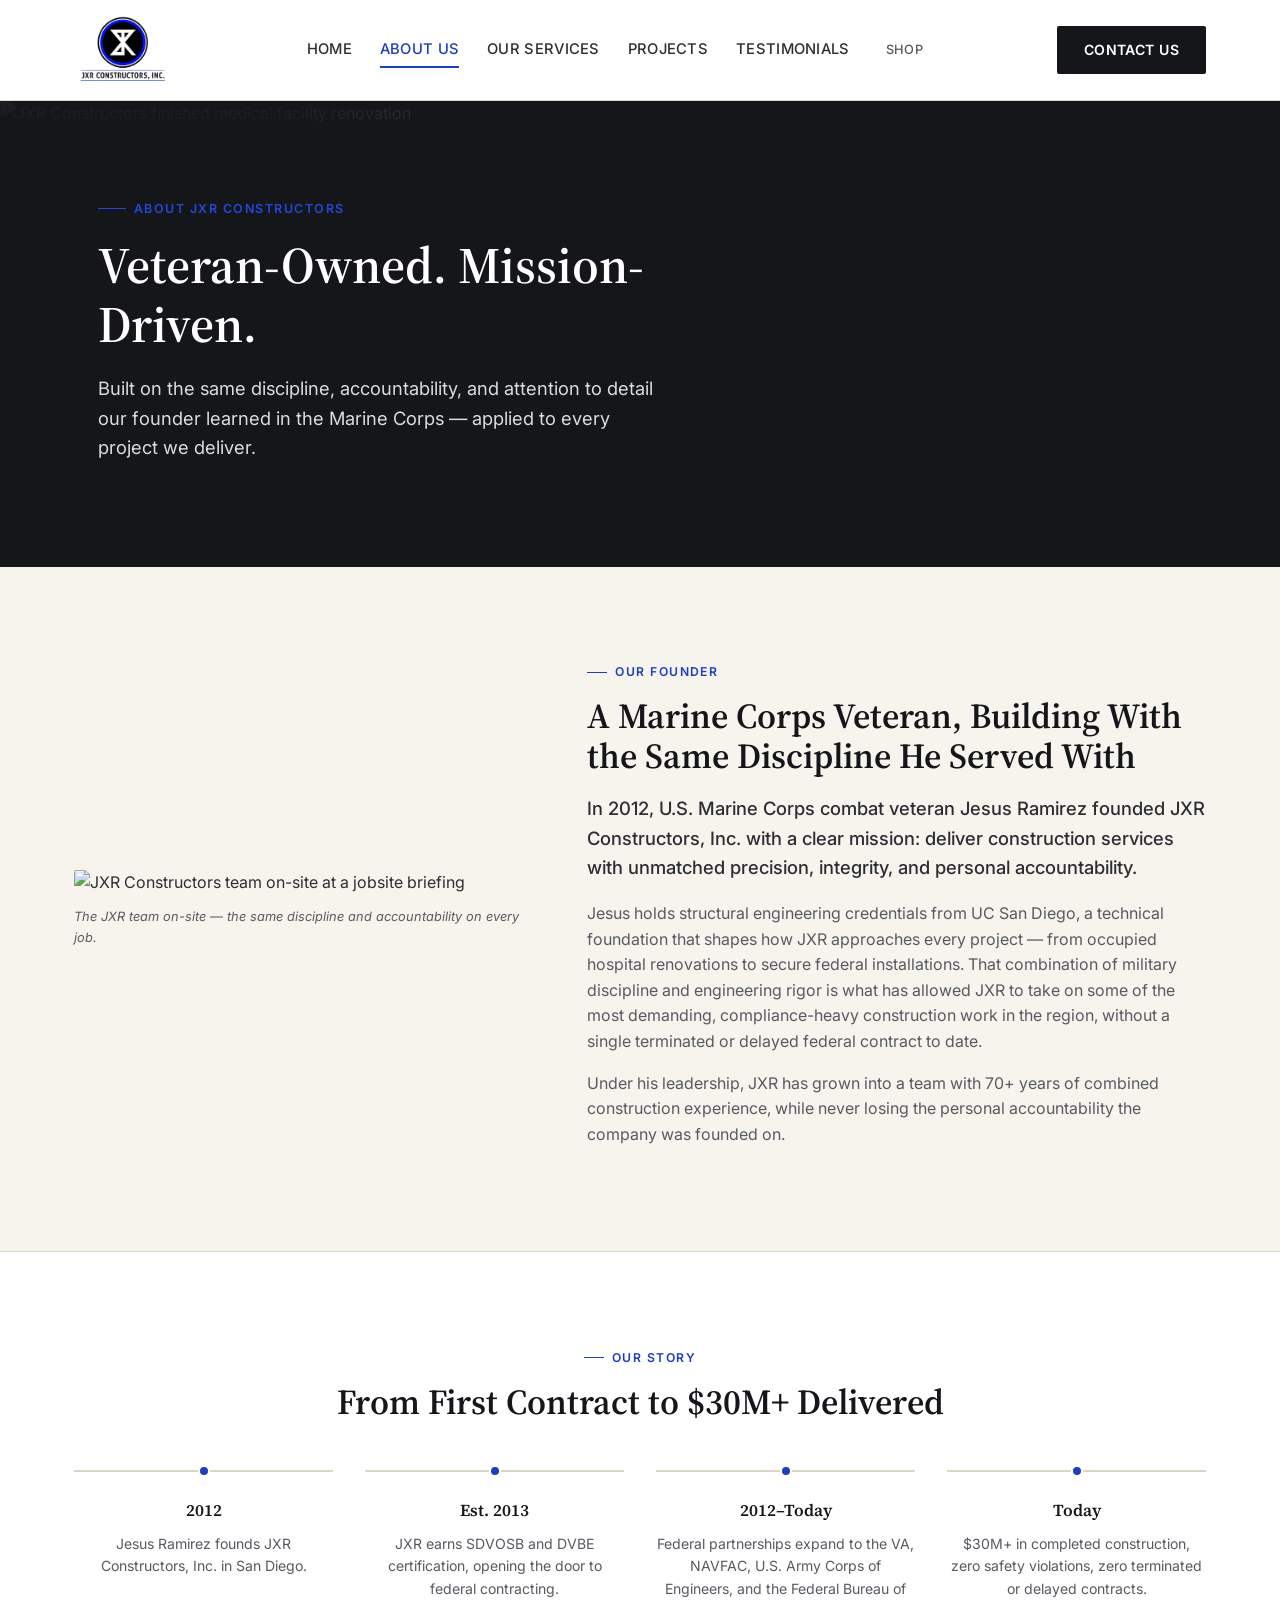
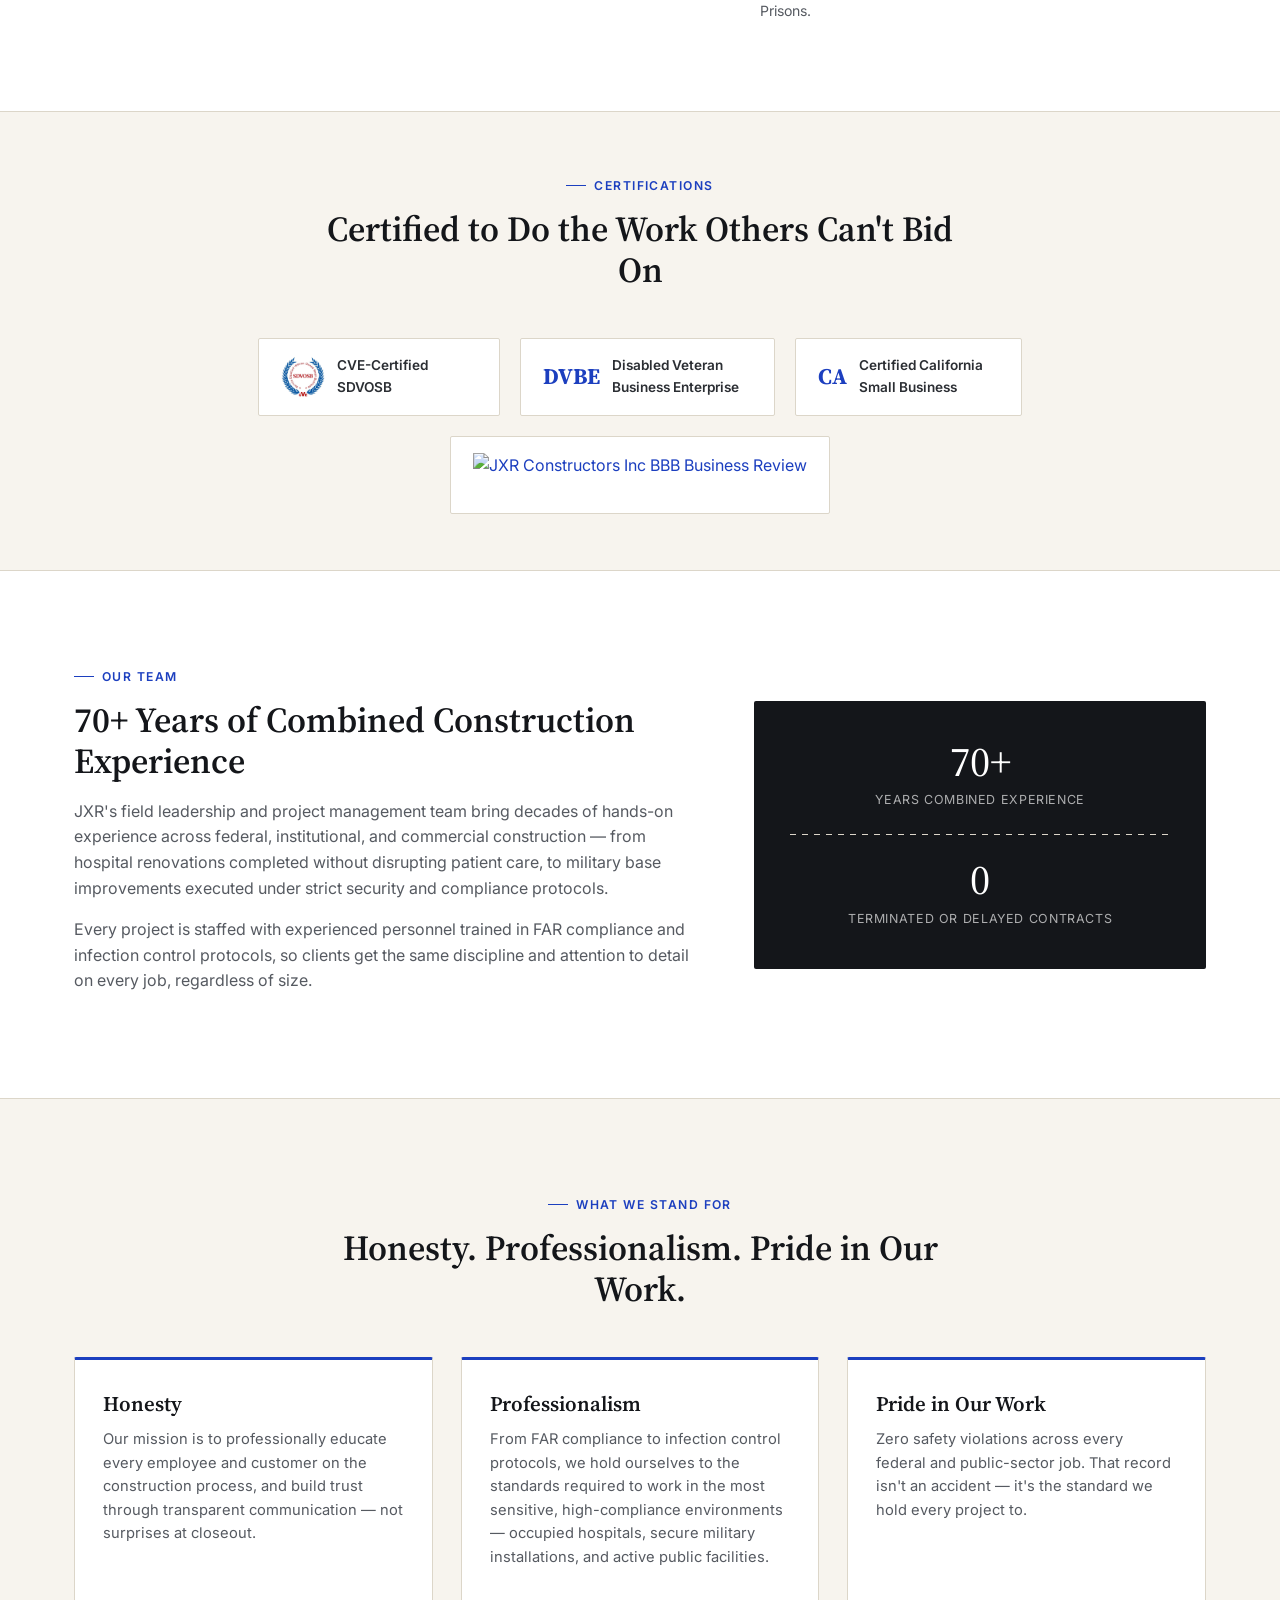
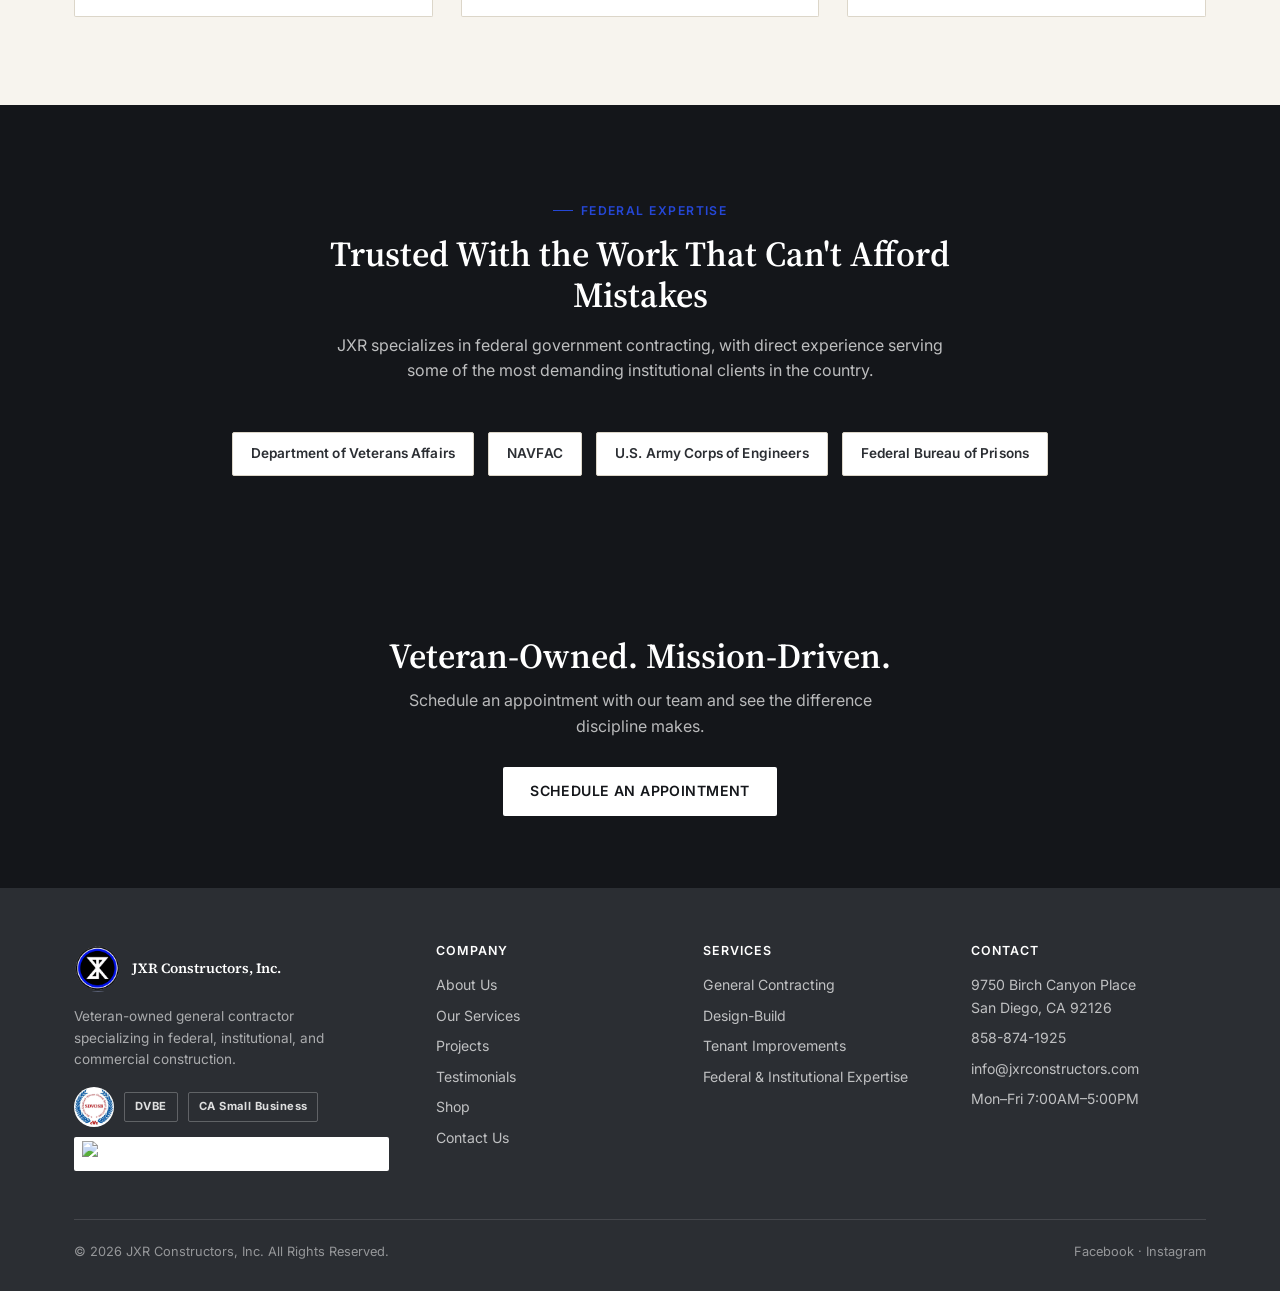
==== prototype/about.html @ 9b21dc61 "Initial commit: JXR Constructors site redesign prototype" ====
<!DOCTYPE html>
<html lang="en">
<head>
<meta charset="UTF-8">
<meta name="viewport" content="width=device-width, initial-scale=1.0">
<title>About Us — JXR Constructors, Inc.</title>
<link rel="preconnect" href="https://fonts.googleapis.com">
<link href="https://fonts.googleapis.com/css2?family=Source+Serif+4:wght@500;600;700&family=Inter:wght@400;500;600;700&display=swap" rel="stylesheet">
<link rel="stylesheet" href="styles.css">
</head>
<body>

<header class="site-header">
  <div class="container">
    <a href="index.html" class="brand">
      <span class="brand-mark"><img src="../assets/logo/nav-logo.png" alt="JXR Constructors, Inc."></span>
    </a>
    <nav class="main-nav" id="main-nav">
      <a href="index.html">Home</a>
      <a href="about.html" class="active">About Us</a>
      <a href="services.html">Our Services</a>
      <a href="projects.html">Projects</a>
      <a href="testimonials.html">Testimonials</a>
      <div class="nav-utility">
        <a href="shop.html" class="icon-link">Shop</a>
      </div>
    </nav>
    <a href="contact.html" class="btn btn-primary btn-header-cta">Contact Us</a>
    <button class="nav-toggle" id="nav-toggle" aria-label="Open menu" aria-expanded="false" aria-controls="main-nav">
      <span></span><span></span><span></span>
    </button>
  </div>
</header>

<section class="hero hero-page">
  <div class="hero-media">
    <img src="../assets/projects_flat/3X5A0600.jpg" alt="JXR Constructors finished medical facility renovation">
  </div>
  <div class="container">
    <div class="hero-content">
      <div class="eyebrow">About JXR Constructors</div>
      <h1>Veteran-Owned. Mission-Driven.</h1>
      <p class="hero-sub">Built on the same discipline, accountability, and attention to detail our founder learned in the Marine Corps — applied to every project we deliver.</p>
    </div>
  </div>
</section>

<!-- Founder narrative, large treatment -->
<section class="section">
  <div class="container">
    <div class="founder-grid">
      <div class="founder-media">
        <img src="../assets/projects_flat/Screenshot-team-crew.jpg" alt="JXR Constructors team on-site at a jobsite briefing">
        <div class="founder-media-caption">The JXR team on-site — the same discipline and accountability on every job.</div>
      </div>
      <div class="founder-copy">
        <div class="section-label">Our Founder</div>
        <h2>A Marine Corps Veteran, Building With the Same Discipline He Served With</h2>
        <p class="lead-paragraph">In 2012, U.S. Marine Corps combat veteran Jesus Ramirez founded JXR Constructors, Inc. with a clear mission: deliver construction services with unmatched precision, integrity, and personal accountability.</p>
        <p>Jesus holds structural engineering credentials from UC San Diego, a technical foundation that shapes how JXR approaches every project — from occupied hospital renovations to secure federal installations. That combination of military discipline and engineering rigor is what has allowed JXR to take on some of the most demanding, compliance-heavy construction work in the region, without a single terminated or delayed federal contract to date.</p>
        <p>Under his leadership, JXR has grown into a team with 70+ years of combined construction experience, while never losing the personal accountability the company was founded on.</p>
      </div>
    </div>
  </div>
</section>

<!-- Timeline strip -->
<section class="section section-alt">
  <div class="container">
    <div class="section-head center">
      <div class="section-label">Our Story</div>
      <h2>From First Contract to $30M+ Delivered</h2>
    </div>
    <div class="timeline">
      <div class="timeline-item">
        <div class="timeline-marker"></div>
        <div class="timeline-year">2012</div>
        <div class="timeline-text">Jesus Ramirez founds JXR Constructors, Inc. in San Diego.</div>
      </div>
      <div class="timeline-item">
        <div class="timeline-marker"></div>
        <div class="timeline-year">Est. 2013</div>
        <div class="timeline-text">JXR earns SDVOSB and DVBE certification, opening the door to federal contracting.</div>
      </div>
      <div class="timeline-item">
        <div class="timeline-marker"></div>
        <div class="timeline-year">2012–Today</div>
        <div class="timeline-text">Federal partnerships expand to the VA, NAVFAC, U.S. Army Corps of Engineers, and the Federal Bureau of Prisons.</div>
      </div>
      <div class="timeline-item">
        <div class="timeline-marker"></div>
        <div class="timeline-year">Today</div>
        <div class="timeline-text">$30M+ in completed construction, zero safety violations, zero terminated or delayed contracts.</div>
      </div>
    </div>
  </div>
</section>

<!-- Credentials as badges -->
<section class="section-tight">
  <div class="container">
    <div class="section-head center">
      <div class="section-label">Certifications</div>
      <h2>Certified to Do the Work Others Can't Bid On</h2>
    </div>
    <div class="credential-row">
      <div class="credential-badge">
        <img src="../assets/projects_flat/CVE-Certified-Logo-thumbx.jpg" alt="CVE-Certified SDVOSB">
        <span>CVE-Certified SDVOSB</span>
      </div>
      <div class="credential-badge credential-badge-text">
        <span class="credential-badge-label">DVBE</span>
        <span>Disabled Veteran Business Enterprise</span>
      </div>
      <div class="credential-badge credential-badge-text">
        <span class="credential-badge-label">CA</span>
        <span>Certified California Small Business</span>
      </div>
      <div class="credential-badge">
        <a href="https://www.bbb.org/us/ca/san-diego/profile/general-contractor/jxr-constructors-inc-1126-1000089129/#sealclick" target="_blank" rel="nofollow">
          <img src="https://seal-central-northern-western-arizona.bbb.org/seals/blue-seal-293-61-bbb-1000089129.png" alt="JXR Constructors Inc BBB Business Review" class="bbb-seal-img">
        </a>
      </div>
    </div>
  </div>
</section>

<!-- Team section -->
<section class="section section-alt">
  <div class="container">
    <div class="team-grid">
      <div>
        <div class="section-label">Our Team</div>
        <h2>70+ Years of Combined Construction Experience</h2>
        <p>JXR's field leadership and project management team bring decades of hands-on experience across federal, institutional, and commercial construction — from hospital renovations completed without disrupting patient care, to military base improvements executed under strict security and compliance protocols.</p>
        <p>Every project is staffed with experienced personnel trained in FAR compliance and infection control protocols, so clients get the same discipline and attention to detail on every job, regardless of size.</p>
      </div>
      <div class="team-stat-card">
        <span class="team-stat-value">70+</span>
        <span class="team-stat-label">Years Combined Experience</span>
        <div class="blueprint-rule" style="margin: 24px 0;"></div>
        <span class="team-stat-value">0</span>
        <span class="team-stat-label">Terminated or Delayed Contracts</span>
      </div>
    </div>
  </div>
</section>

<!-- Values -->
<section class="section">
  <div class="container">
    <div class="section-head center">
      <div class="section-label">What We Stand For</div>
      <h2>Honesty. Professionalism. Pride in Our Work.</h2>
    </div>
    <div class="values-grid">
      <div class="value-card">
        <h3>Honesty</h3>
        <p>Our mission is to professionally educate every employee and customer on the construction process, and build trust through transparent communication — not surprises at closeout.</p>
      </div>
      <div class="value-card">
        <h3>Professionalism</h3>
        <p>From FAR compliance to infection control protocols, we hold ourselves to the standards required to work in the most sensitive, high-compliance environments — occupied hospitals, secure military installations, and active public facilities.</p>
      </div>
      <div class="value-card">
        <h3>Pride in Our Work</h3>
        <p>Zero safety violations across every federal and public-sector job. That record isn't an accident — it's the standard we hold every project to.</p>
      </div>
    </div>
  </div>
</section>

<!-- Federal expertise callout -->
<section class="section section-dark">
  <div class="container">
    <div class="section-head center" style="max-width: 640px;">
      <div class="section-label">Federal Expertise</div>
      <h2>Trusted With the Work That Can't Afford Mistakes</h2>
      <p>JXR specializes in federal government contracting, with direct experience serving some of the most demanding institutional clients in the country.</p>
    </div>
    <div class="client-row" style="justify-content: center;">
      <span class="client-chip">Department of Veterans Affairs</span>
      <span class="client-chip">NAVFAC</span>
      <span class="client-chip">U.S. Army Corps of Engineers</span>
      <span class="client-chip">Federal Bureau of Prisons</span>
    </div>
  </div>
</section>

<!-- Closing tagline -->
<section class="cta-band">
  <h2>Veteran-Owned. Mission-Driven.</h2>
  <p>Schedule an appointment with our team and see the difference discipline makes.</p>
  <a href="contact.html" class="btn btn-primary">Schedule an Appointment</a>
</section>

<footer class="site-footer">
  <div class="container">
    <div class="footer-grid">
      <div>
        <div class="footer-brand">
          <span class="brand-mark brand-mark-badge-only"><img src="../assets/logo/nav-logo.png" alt="JXR Constructors, Inc."></span>
          <span>JXR Constructors, Inc.</span>
        </div>
        <p style="color: rgba(255,255,255,0.6); font-size: 0.85rem; max-width: 260px;">Veteran-owned general contractor specializing in federal, institutional, and commercial construction.</p>
        <div class="cert-badges">
          <img src="../assets/projects_flat/CVE-Certified-Logo-thumbx.jpg" alt="CVE-Certified SDVOSB" class="cert-seal">
          <span class="cert-badge">DVBE</span>
          <span class="cert-badge">CA Small Business</span>
          <a href="https://www.bbb.org/us/ca/san-diego/profile/general-contractor/jxr-constructors-inc-1126-1000089129/#sealclick" target="_blank" rel="nofollow" class="footer-cert-bbb">
            <img src="https://seal-central-northern-western-arizona.bbb.org/seals/blue-seal-293-61-bbb-1000089129.png" alt="JXR Constructors Inc BBB Business Review">
          </a>
        </div>
      </div>
      <div>
        <h4>Company</h4>
        <a href="about.html">About Us</a>
        <a href="services.html">Our Services</a>
        <a href="projects.html">Projects</a>
        <a href="testimonials.html">Testimonials</a>
        <a href="shop.html">Shop</a>
        <a href="contact.html">Contact Us</a>
      </div>
      <div>
        <h4>Services</h4>
        <a href="services.html#general-contracting">General Contracting</a>
        <a href="services.html#design-build">Design-Build</a>
        <a href="services.html#tenant-improvements">Tenant Improvements</a>
        <a href="services.html#federal-expertise">Federal &amp; Institutional Expertise</a>
      </div>
      <div>
        <h4>Contact</h4>
        <a href="contact.html">9750 Birch Canyon Place<br>San Diego, CA 92126</a>
        <a href="tel:8588741925">858-874-1925</a>
        <a href="mailto:info@jxrconstructors.com">info@jxrconstructors.com</a>
        <a href="contact.html">Mon–Fri 7:00AM–5:00PM</a>
      </div>
    </div>
    <div class="footer-bottom">
      <span>© 2026 JXR Constructors, Inc. All Rights Reserved.</span>
      <span>
        <a href="https://www.facebook.com/pages/JXR%20Constructors/188337748184600/" target="_blank" rel="noopener">Facebook</a> · <a href="https://www.instagram.com/jxrconstructors/" target="_blank" rel="noopener">Instagram</a>
      </span>
    </div>
  </div>
</footer>

<script>
  const navToggle = document.getElementById('nav-toggle');
  const mainNav = document.getElementById('main-nav');
  navToggle.addEventListener('click', () => {
    const isOpen = mainNav.classList.toggle('is-open');
    navToggle.setAttribute('aria-expanded', isOpen ? 'true' : 'false');
  });
</script>
</body>
</html>
---- prototype/styles.css ----
/* ============================================
   JXR Constructors — Prototype Design System
   Palette anchors: black, logo blue, white (fixed from logo + merch)
   No accent color — the logo blue itself is the accent. Black/charcoal
   neutrals carry primary CTAs for maximum contrast against the warm bg.
   ============================================ */

:root {
  /* Fixed from logo & merchandise */
  --jxr-black: #14161a;
  --jxr-blue: #1c3fbf;      /* deepened slightly from the bright logo blue for print/web body use */
  --jxr-blue-bright: #2547d6; /* closer to literal logo blue, used for small badge accents */
  --jxr-white: #ffffff;

  /* Added neutrals */
  --bg-warm: #f7f4ee;       /* warm off-white, replaces stark white background */
  --bg-panel: #ffffff;
  --charcoal: #2b2e33;
  --charcoal-soft: #565a61;
  --hairline: #dcd6c9;

  --radius: 2px;
  --max-width: 1180px;

  --font-head: "Source Serif 4", Georgia, "Times New Roman", serif;
  --font-body: "Inter", -apple-system, BlinkMacSystemFont, "Segoe UI", sans-serif;
}

* { box-sizing: border-box; }
html { scroll-behavior: smooth; }

body {
  margin: 0;
  background: var(--bg-warm);
  color: var(--charcoal);
  font-family: var(--font-body);
  line-height: 1.6;
  -webkit-font-smoothing: antialiased;
}

h1, h2, h3, h4 {
  font-family: var(--font-head);
  color: var(--jxr-black);
  line-height: 1.15;
  margin: 0 0 0.5em;
  font-weight: 600;
}

h1 { font-size: clamp(2.1rem, 4vw, 3.2rem); }
h2 { font-size: clamp(1.6rem, 3vw, 2.2rem); }
h3 { font-size: 1.3rem; }

p { margin: 0 0 1em; color: var(--charcoal-soft); }

a { color: var(--jxr-blue); text-decoration: none; }

.container {
  max-width: var(--max-width);
  margin: 0 auto;
  padding: 0 24px;
}

img { max-width: 100%; display: block; }

/* ---------- Header ---------- */
.site-header {
  background: var(--jxr-white);
  border-bottom: 1px solid var(--hairline);
  position: sticky;
  top: 0;
  z-index: 100;
}

.site-header .container {
  display: flex;
  align-items: center;
  justify-content: space-between;
  padding-top: 14px;
  padding-bottom: 14px;
  flex-wrap: nowrap;
}

.brand {
  display: flex;
  align-items: center;
  gap: 12px;
  font-family: var(--font-head);
  font-weight: 600;
  font-size: 1.05rem;
  color: var(--jxr-black);
  letter-spacing: 0.01em;
  flex-shrink: 0;
}

/*
  nav-logo.png is the full badge+wordmark lockup (476x346). Shown
  uncropped, sized by height so it fits the nav bar; width follows
  the image's natural aspect ratio.
*/
.brand-mark {
  --badge-size: 72px;
  height: var(--badge-size);
  display: inline-block;
}

.brand-mark img {
  height: 100%;
  width: auto;
  object-fit: contain;
  display: block;
}

/*
  Footer pairs the logo with its own "JXR Constructors, Inc." heading,
  so the wordmark baked into the image would be redundant there —
  crop back to badge-only (same nav-logo.png source, top ~78% of height).
*/
.brand-mark-badge-only {
  width: var(--badge-size);
  border-radius: 50%;
  overflow: hidden;
}

.brand-mark-badge-only img {
  width: 100%;
  height: 128%;
  object-fit: cover;
  object-position: 50% 0%;
}

.nav-toggle {
  display: none;
  flex-direction: column;
  justify-content: center;
  gap: 5px;
  width: 40px;
  height: 40px;
  background: transparent;
  border: 1px solid var(--hairline);
  border-radius: var(--radius);
  cursor: pointer;
  padding: 0;
}

.nav-toggle span {
  display: block;
  width: 20px;
  height: 2px;
  background: var(--jxr-black);
  margin: 0 auto;
  transition: transform 0.2s ease, opacity 0.2s ease;
}

.nav-toggle[aria-expanded="true"] span:nth-child(1) { transform: translateY(7px) rotate(45deg); }
.nav-toggle[aria-expanded="true"] span:nth-child(2) { opacity: 0; }
.nav-toggle[aria-expanded="true"] span:nth-child(3) { transform: translateY(-7px) rotate(-45deg); }

.main-nav {
  display: flex;
  align-items: center;
  gap: 28px;
  flex-wrap: nowrap;
  white-space: nowrap;
}

.main-nav a {
  color: var(--charcoal);
  font-size: 0.92rem;
  font-weight: 500;
  letter-spacing: 0.02em;
  text-transform: uppercase;
  position: relative;
  padding: 4px 0;
  white-space: nowrap;
}

.main-nav a.active,
.main-nav a:hover {
  color: var(--jxr-blue);
}

.main-nav a.active::after {
  content: "";
  position: absolute;
  left: 0; right: 0; bottom: -2px;
  height: 2px;
  background: var(--jxr-blue);
}

.nav-utility {
  display: flex;
  align-items: center;
  gap: 16px;
  margin-left: 8px;
}

.nav-utility a.icon-link {
  font-size: 0.8rem;
  color: var(--charcoal-soft);
  text-transform: uppercase;
  letter-spacing: 0.03em;
}

.btn-header-cta {
  flex-shrink: 0;
  white-space: nowrap;
}

.btn {
  display: inline-block;
  padding: 12px 26px;
  border-radius: var(--radius);
  font-weight: 600;
  font-size: 0.88rem;
  letter-spacing: 0.03em;
  text-transform: uppercase;
  text-align: center;
  border: 1px solid transparent;
  cursor: pointer;
  transition: background 0.15s ease, color 0.15s ease, border-color 0.15s ease;
}

.btn-primary {
  background: var(--jxr-black);
  color: var(--jxr-white);
}
.btn-primary:hover { background: var(--jxr-blue); }

.btn-outline {
  background: transparent;
  border-color: var(--jxr-black);
  color: var(--jxr-black);
}
.btn-outline:hover { background: var(--jxr-black); color: var(--jxr-white); }

.btn-outline-light {
  background: transparent;
  border-color: rgba(255,255,255,0.6);
  color: var(--jxr-white);
}
.btn-outline-light:hover { background: var(--jxr-white); color: var(--jxr-black); }

/* ---------- Hero ---------- */
.hero {
  position: relative;
  color: var(--jxr-white);
  background: var(--jxr-black);
  overflow: hidden;
}

.hero-media {
  position: absolute;
  inset: 0;
}

.hero-media img {
  width: 100%;
  height: 100%;
  object-fit: cover;
  opacity: 0.55;
}

.hero-media::after {
  content: "";
  position: absolute;
  inset: 0;
  background: linear-gradient(100deg, rgba(20,22,26,0.94) 20%, rgba(20,22,26,0.55) 65%, rgba(20,22,26,0.35) 100%);
}

.hero-content {
  position: relative;
  z-index: 2;
  padding: 120px 24px 100px;
  max-width: 720px;
}

.eyebrow {
  display: inline-flex;
  align-items: center;
  gap: 8px;
  font-size: 0.78rem;
  font-weight: 600;
  letter-spacing: 0.12em;
  text-transform: uppercase;
  color: var(--jxr-blue-bright);
  margin-bottom: 18px;
}

.eyebrow::before {
  content: "";
  width: 28px;
  height: 1px;
  background: var(--jxr-blue-bright);
}

.hero h1 { color: var(--jxr-white); margin-bottom: 20px; }

.hero-sub {
  font-size: 1.15rem;
  color: rgba(255,255,255,0.85);
  max-width: 560px;
  margin-bottom: 34px;
}

.hero-ctas {
  display: flex;
  gap: 14px;
  flex-wrap: wrap;
}

.hero-cert {
  display: inline-flex;
  align-items: center;
  gap: 12px;
  margin-top: 32px;
  padding-top: 24px;
  border-top: 1px solid rgba(255,255,255,0.18);
}

.hero-cert > img {
  height: 52px;
  width: 52px;
  border-radius: 50%;
  background: var(--jxr-white);
}

.hero-cert span {
  font-size: 0.8rem;
  font-weight: 600;
  letter-spacing: 0.04em;
  text-transform: uppercase;
  color: rgba(255,255,255,0.75);
}

.hero-cert-divider {
  width: 1px;
  height: 28px;
  background: rgba(255,255,255,0.18);
}

.hero-cert-bbb {
  display: inline-flex;
  align-items: center;
  background: var(--jxr-white);
  padding: 6px 10px;
  border-radius: var(--radius);
}

.hero-cert-bbb img {
  height: 32px;
  width: auto;
}

/* ---------- Proof bar ---------- */
.proof-bar {
  background: var(--jxr-black);
  border-top: 1px solid rgba(255,255,255,0.08);
}

.proof-bar .container {
  display: flex;
  flex-wrap: wrap;
  gap: 0;
  padding-top: 0;
  padding-bottom: 0;
}

.proof-item {
  flex: 1 1 0;
  min-width: 200px;
  padding: 22px 24px;
  border-right: 1px solid rgba(255,255,255,0.08);
  text-align: center;
}
.proof-item:last-child { border-right: none; }

.proof-value {
  font-family: var(--font-head);
  font-size: 1.5rem;
  color: var(--jxr-white);
  display: block;
  margin-bottom: 2px;
}

.proof-label {
  font-size: 0.76rem;
  letter-spacing: 0.05em;
  text-transform: uppercase;
  color: rgba(255,255,255,0.6);
}

/* ---------- Section scaffolding ---------- */
.section {
  padding: 88px 0;
}

.section-tight { padding: 56px 0; }

.section-alt {
  background: var(--bg-panel);
  border-top: 1px solid var(--hairline);
  border-bottom: 1px solid var(--hairline);
}

.section-dark {
  background: var(--jxr-black);
  color: var(--jxr-white);
}
.section-dark h2, .section-dark h3 { color: var(--jxr-white); }
.section-dark p { color: rgba(255,255,255,0.72); }

.section-head {
  max-width: 640px;
  margin-bottom: 48px;
}

.section-head.center {
  margin-left: auto;
  margin-right: auto;
  text-align: center;
}

.section-label {
  display: inline-flex;
  align-items: center;
  gap: 8px;
  font-size: 0.76rem;
  font-weight: 600;
  letter-spacing: 0.12em;
  text-transform: uppercase;
  color: var(--jxr-blue);
  margin-bottom: 14px;
}

.section-label::before {
  content: "";
  width: 20px;
  height: 1px;
  background: var(--jxr-blue);
}

.section-dark .section-label { color: var(--jxr-blue-bright); }
.section-dark .section-label::before { background: var(--jxr-blue-bright); }

/* ---------- Client wordmark row ---------- */
.client-row {
  display: flex;
  flex-wrap: wrap;
  gap: 14px;
  margin-top: 8px;
}

.client-chip {
  border: 1px solid var(--hairline);
  background: var(--bg-panel);
  padding: 10px 18px;
  font-size: 0.85rem;
  font-weight: 600;
  color: var(--charcoal);
  letter-spacing: 0.01em;
  border-radius: var(--radius);
}

/* ---------- Project cards ---------- */
.project-grid {
  display: grid;
  grid-template-columns: repeat(3, 1fr);
  gap: 28px;
}

.project-card {
  background: var(--bg-panel);
  border: 1px solid var(--hairline);
  border-radius: var(--radius);
  overflow: hidden;
  display: flex;
  flex-direction: column;
  transition: transform 0.18s ease, box-shadow 0.18s ease;
}

.project-card:hover {
  transform: translateY(-3px);
  box-shadow: 0 14px 30px rgba(20,22,26,0.1);
}

.project-media {
  aspect-ratio: 4 / 3;
  overflow: hidden;
  background: var(--charcoal);
}

.project-media img {
  width: 100%;
  height: 100%;
  object-fit: cover;
}

.project-body {
  padding: 22px 24px 26px;
  display: flex;
  flex-direction: column;
  flex: 1;
}

.project-tag {
  font-size: 0.7rem;
  font-weight: 700;
  letter-spacing: 0.08em;
  text-transform: uppercase;
  color: var(--jxr-blue);
  margin-bottom: 8px;
}

.project-body h3 { margin-bottom: 8px; font-size: 1.15rem; }
.project-body p { font-size: 0.92rem; margin-bottom: 14px; }

.project-link {
  margin-top: auto;
  font-size: 0.85rem;
  font-weight: 600;
  color: var(--jxr-blue);
  letter-spacing: 0.02em;
}
.project-link:hover { color: var(--jxr-black); }

/* ---------- Testimonial cards ---------- */
.quote-grid {
  display: grid;
  grid-template-columns: repeat(2, 1fr);
  gap: 24px;
}

.quote-card {
  background: var(--bg-panel);
  border: 1px solid var(--hairline);
  border-left: 3px solid var(--jxr-blue);
  border-radius: var(--radius);
  padding: 30px 32px;
}

.quote-mark {
  font-family: var(--font-head);
  font-size: 2.6rem;
  color: var(--jxr-blue);
  line-height: 0;
  display: block;
  margin-bottom: 10px;
  height: 20px;
}

.quote-card .quote-text {
  font-size: 1.02rem;
  color: var(--charcoal);
  margin-bottom: 18px;
}

.quote-attribution {
  font-size: 0.82rem;
  color: var(--charcoal-soft);
  border-top: 1px solid var(--hairline);
  padding-top: 14px;
}

.quote-attribution strong {
  display: block;
  color: var(--jxr-black);
  font-size: 0.88rem;
  margin-bottom: 2px;
}

/* ---------- Services overview cards ---------- */
.service-grid {
  display: grid;
  grid-template-columns: repeat(4, 1fr);
  gap: 22px;
}

.service-card {
  padding: 26px 22px;
  background: var(--bg-panel);
  border: 1px solid var(--hairline);
  border-radius: var(--radius);
  border-top: 3px solid var(--jxr-blue);
}

.service-card h3 { font-size: 1.02rem; margin-bottom: 8px; }
.service-card p { font-size: 0.88rem; margin-bottom: 12px; }
.service-card a { font-size: 0.82rem; font-weight: 600; }

/* ---------- CTA band ---------- */
.cta-band {
  background: var(--jxr-black);
  color: var(--jxr-white);
  text-align: center;
  padding: 72px 24px;
  position: relative;
}

.cta-band h2 { color: var(--jxr-white); margin-bottom: 12px; }
.cta-band p { color: rgba(255,255,255,0.7); max-width: 480px; margin: 0 auto 28px; }

.cta-band .btn-primary {
  background: var(--jxr-white);
  color: var(--jxr-black);
}
.cta-band .btn-primary:hover { background: var(--jxr-blue-bright); color: var(--jxr-white); }

/* ---------- Footer ---------- */
.site-footer {
  background: var(--charcoal);
  color: rgba(255,255,255,0.75);
  padding: 56px 0 28px;
  font-size: 0.88rem;
}

.footer-grid {
  display: grid;
  grid-template-columns: 1.4fr 1fr 1fr 1fr;
  gap: 32px;
  margin-bottom: 40px;
}

.footer-grid h4 {
  color: var(--jxr-white);
  font-size: 0.78rem;
  letter-spacing: 0.08em;
  text-transform: uppercase;
  font-family: var(--font-body);
  margin-bottom: 16px;
}

.footer-grid a {
  color: rgba(255,255,255,0.7);
  display: block;
  margin-bottom: 8px;
}
.footer-grid a:hover { color: var(--jxr-white); }

.footer-brand {
  display: flex;
  align-items: center;
  gap: 10px;
  margin-bottom: 14px;
}
.footer-brand .brand-mark { --badge-size: 48px; }
.footer-brand span { font-family: var(--font-head); color: var(--jxr-white); font-weight: 600; }

.cert-badges {
  display: flex;
  align-items: center;
  gap: 10px;
  margin-top: 16px;
  flex-wrap: wrap;
}

.cert-seal {
  height: 40px;
  width: 40px;
  border-radius: 50%;
  background: var(--jxr-white);
}

.footer-cert-bbb {
  display: inline-flex;
  align-items: center;
  background: var(--jxr-white);
  padding: 4px 8px;
  border-radius: var(--radius);
}

.footer-cert-bbb img {
  height: 26px;
  width: auto;
}

.cert-badge {
  border: 1px solid rgba(255,255,255,0.25);
  color: rgba(255,255,255,0.85);
  font-size: 0.7rem;
  font-weight: 700;
  letter-spacing: 0.04em;
  padding: 5px 10px;
  border-radius: var(--radius);
}

.footer-bottom {
  border-top: 1px solid rgba(255,255,255,0.12);
  padding-top: 22px;
  display: flex;
  justify-content: space-between;
  flex-wrap: wrap;
  gap: 12px;
  font-size: 0.8rem;
  color: rgba(255,255,255,0.5);
}

.footer-bottom a { color: rgba(255,255,255,0.5); }
.footer-bottom a:hover { color: var(--jxr-white); }

/* ---------- Blueprint motif ---------- */
.blueprint-rule {
  height: 1px;
  background: repeating-linear-gradient(to right, var(--hairline) 0, var(--hairline) 6px, transparent 6px, transparent 12px);
  margin: 0 0 48px;
}

/* ---------- Responsive ---------- */

/*
  Measured: logo + full-size nav + CTA + header padding need ~1032px
  total to fit in one row without wrapping. The header container is
  capped at 1180px max-width, so that 1032px need only becomes a
  constraint once the viewport itself narrows to about that width —
  full-size text should hold right up until then. Trigger the shrink
  at 1050px (small safety margin over the 1032px measurement).
*/
@media (max-width: 1050px) {
  .main-nav {
    gap: 18px;
  }
  .main-nav a {
    font-size: 0.8rem;
  }
  .nav-utility {
    gap: 10px;
    margin-left: 4px;
  }
  .nav-utility a.icon-link {
    font-size: 0.72rem;
  }
  .btn-header-cta {
    padding: 12px 18px;
    font-size: 0.8rem;
  }
}

/*
  Measured: with the compact font/gap sizes above, logo + nav + CTA +
  padding need ~887px total. Trigger the hamburger at 900px (small
  safety margin over that measurement) so the compact text stays
  visible as long as it genuinely fits, and only collapses when it
  would otherwise wrap.
*/
@media (max-width: 900px) {
  .nav-toggle { display: flex; }
  .btn-header-cta { display: none; }

  .main-nav {
    display: none;
    position: absolute;
    top: 100%;
    left: 0;
    right: 0;
    flex-direction: column;
    align-items: stretch;
    gap: 0;
    white-space: normal;
    background: var(--jxr-white);
    border-bottom: 1px solid var(--hairline);
    box-shadow: 0 12px 24px rgba(20,22,26,0.08);
  }

  .main-nav.is-open { display: flex; }

  .main-nav a {
    padding: 16px 24px;
    border-bottom: 1px solid var(--hairline);
  }

  .main-nav a.active::after { display: none; }

  .nav-utility {
    margin-left: 0;
    padding: 16px 24px;
  }

  .site-header .container { position: relative; }
}

@media (max-width: 980px) {
  .project-grid { grid-template-columns: 1fr 1fr; }
  .service-grid { grid-template-columns: 1fr 1fr; }
  .quote-grid { grid-template-columns: 1fr; }
  .footer-grid { grid-template-columns: 1fr 1fr; }
  .proof-item { flex: 1 1 50%; }
}

@media (max-width: 600px) {
  .project-grid { grid-template-columns: 1fr; }
  .service-grid { grid-template-columns: 1fr; }
  .footer-grid { grid-template-columns: 1fr; }
  .hero-content { padding: 90px 20px 70px; }
}

/* ============================================
   About Us page components
   ============================================ */

/* Shorter interior-page hero, no CTA buttons */
.hero-page .hero-content {
  padding: 90px 24px 70px;
  max-width: 640px;
}

/* Founder narrative */
.founder-grid {
  display: grid;
  grid-template-columns: 0.85fr 1.15fr;
  gap: 56px;
  align-items: center;
}

.founder-media img {
  width: 100%;
  border-radius: var(--radius);
}

.founder-media-caption {
  font-size: 0.8rem;
  color: var(--charcoal-soft);
  margin-top: 12px;
  font-style: italic;
}

.founder-copy .lead-paragraph {
  font-size: 1.15rem;
  color: var(--charcoal);
  font-weight: 500;
}

/* Timeline strip */
.timeline {
  display: grid;
  grid-template-columns: repeat(4, 1fr);
  gap: 32px;
  position: relative;
}

.timeline-item {
  text-align: center;
  padding-top: 28px;
  position: relative;
}

.timeline-item::before {
  content: "";
  position: absolute;
  top: 0;
  left: 0;
  right: 0;
  height: 2px;
  background: var(--hairline);
}

.timeline-marker {
  position: absolute;
  top: -5px;
  left: 50%;
  transform: translateX(-50%);
  width: 12px;
  height: 12px;
  border-radius: 50%;
  background: var(--jxr-blue);
  border: 2px solid var(--bg-panel);
}

.timeline-year {
  font-family: var(--font-head);
  font-weight: 600;
  color: var(--jxr-black);
  font-size: 1.05rem;
  margin-bottom: 8px;
}

.timeline-text {
  font-size: 0.88rem;
  color: var(--charcoal-soft);
}

/* Credential badges row */
.credential-row {
  display: flex;
  justify-content: center;
  align-items: stretch;
  gap: 20px;
  flex-wrap: wrap;
}

.credential-badge {
  display: flex;
  align-items: center;
  gap: 12px;
  background: var(--bg-panel);
  border: 1px solid var(--hairline);
  border-radius: var(--radius);
  padding: 16px 22px;
}

.credential-badge img {
  height: 44px;
  width: 44px;
  border-radius: 50%;
  object-fit: cover;
}

.credential-badge img.bbb-seal-img {
  width: auto;
  border-radius: 0;
  object-fit: contain;
}

.credential-badge span {
  font-size: 0.85rem;
  font-weight: 600;
  color: var(--charcoal);
  max-width: 140px;
}

.credential-badge-text .credential-badge-label {
  font-family: var(--font-head);
  font-size: 1.4rem;
  font-weight: 700;
  color: var(--jxr-blue);
  max-width: none;
}

/* Team section */
.team-grid {
  display: grid;
  grid-template-columns: 1.4fr 1fr;
  gap: 48px;
  align-items: center;
}

.team-stat-card {
  background: var(--jxr-black);
  color: var(--jxr-white);
  padding: 40px 36px;
  border-radius: var(--radius);
  text-align: center;
}

.team-stat-value {
  display: block;
  font-family: var(--font-head);
  font-size: 2.6rem;
  color: var(--jxr-white);
  line-height: 1;
}

.team-stat-label {
  display: block;
  font-size: 0.78rem;
  letter-spacing: 0.05em;
  text-transform: uppercase;
  color: rgba(255,255,255,0.65);
  margin-top: 8px;
}

/* Values grid */
.values-grid {
  display: grid;
  grid-template-columns: repeat(3, 1fr);
  gap: 28px;
}

.value-card {
  background: var(--bg-panel);
  border: 1px solid var(--hairline);
  border-top: 3px solid var(--jxr-blue);
  border-radius: var(--radius);
  padding: 32px 28px;
}

.value-card h3 {
  margin-bottom: 12px;
}

.value-card p {
  font-size: 0.92rem;
}

@media (max-width: 900px) {
  .founder-grid { grid-template-columns: 1fr; gap: 32px; }
  .timeline { grid-template-columns: 1fr 1fr; gap: 40px 24px; }
  .team-grid { grid-template-columns: 1fr; gap: 32px; }
  .values-grid { grid-template-columns: 1fr; }
}

@media (max-width: 600px) {
  .timeline { grid-template-columns: 1fr; }
  .credential-row { justify-content: flex-start; }
}

/* ============================================
   Our Services page components
   ============================================ */

.track-header {
  max-width: 720px;
  margin-bottom: 40px;
}

.service-track-grid {
  display: grid;
  grid-template-columns: repeat(2, 1fr);
  gap: 28px;
}

.service-track-card {
  background: var(--bg-panel);
  border: 1px solid var(--hairline);
  border-top: 3px solid var(--jxr-blue);
  border-radius: var(--radius);
  padding: 32px 30px;
}

.service-track-card h3 {
  margin-bottom: 14px;
}

.service-track-card p {
  font-size: 0.95rem;
}

.acronym-list {
  list-style: none;
  margin: 16px 0 0;
  padding: 0;
}

.acronym-list li {
  font-size: 0.9rem;
  color: var(--charcoal-soft);
  padding: 10px 0;
  border-top: 1px solid var(--hairline);
}

.acronym-list li:first-child {
  border-top: none;
}

.acronym-list strong {
  color: var(--jxr-black);
}

.capability-strip {
  display: flex;
  flex-wrap: wrap;
  justify-content: center;
  gap: 12px;
}

.capability-chip {
  border: 1px solid rgba(255,255,255,0.25);
  color: var(--jxr-white);
  font-size: 0.85rem;
  font-weight: 500;
  padding: 10px 20px;
  border-radius: var(--radius);
}

.closing-cta {
  max-width: 720px;
  margin: 0 auto;
  text-align: center;
}

.closing-cta p {
  margin-bottom: 28px;
}

@media (max-width: 900px) {
  .service-track-grid { grid-template-columns: 1fr; }
}

/* ============================================
   Projects page components
   ============================================ */

.project-portfolio-grid {
  display: grid;
  grid-template-columns: repeat(3, 1fr);
  gap: 32px;
}

.portfolio-card {
  background: var(--bg-panel);
  border: 1px solid var(--hairline);
  border-radius: var(--radius);
  overflow: hidden;
  display: flex;
  flex-direction: column;
  transition: transform 0.18s ease, box-shadow 0.18s ease;
}

.portfolio-card:hover {
  transform: translateY(-3px);
  box-shadow: 0 14px 30px rgba(20,22,26,0.1);
}

.portfolio-media {
  aspect-ratio: 4 / 3;
  overflow: hidden;
  background: var(--charcoal);
}

.portfolio-media img {
  width: 100%;
  height: 100%;
  object-fit: cover;
}

.portfolio-media-placeholder {
  display: flex;
  align-items: center;
  justify-content: center;
  background: repeating-linear-gradient(45deg, var(--bg-panel), var(--bg-panel) 10px, var(--bg-warm) 10px, var(--bg-warm) 20px);
  border-bottom: 1px solid var(--hairline);
}

.portfolio-media-placeholder span {
  font-size: 0.8rem;
  font-weight: 600;
  letter-spacing: 0.04em;
  text-transform: uppercase;
  color: var(--charcoal-soft);
  background: var(--bg-panel);
  padding: 8px 16px;
  border-radius: var(--radius);
  border: 1px solid var(--hairline);
}

.portfolio-body {
  padding: 24px 26px 28px;
  display: flex;
  flex-direction: column;
  flex: 1;
}

.portfolio-body h3 {
  font-size: 1.1rem;
  margin-bottom: 4px;
}

.portfolio-code {
  font-size: 0.72rem;
  font-weight: 700;
  letter-spacing: 0.06em;
  color: var(--charcoal-soft);
  margin-bottom: 12px;
  text-transform: uppercase;
}

.portfolio-body > p:not(.portfolio-code) {
  font-size: 0.9rem;
}

.portfolio-quote {
  margin: 16px 0 0;
  padding: 14px 16px;
  background: var(--bg-warm);
  border-left: 3px solid var(--jxr-blue);
  border-radius: var(--radius);
  font-size: 0.85rem;
  font-style: italic;
  color: var(--charcoal);
}

.portfolio-quote span {
  display: block;
  margin-top: 8px;
  font-size: 0.75rem;
  font-style: normal;
  font-weight: 600;
  color: var(--charcoal-soft);
}

.portfolio-card-technical .portfolio-media {
  background: var(--jxr-black);
}

@media (max-width: 980px) {
  .project-portfolio-grid { grid-template-columns: 1fr 1fr; }
}

@media (max-width: 600px) {
  .project-portfolio-grid { grid-template-columns: 1fr; }
}

/* ============================================
   Testimonials page components
   ============================================ */

.testimonial-full-grid {
  display: grid;
  grid-template-columns: repeat(2, 1fr);
  gap: 24px;
}

.quote-project-link {
  display: inline-block;
  margin-top: 10px;
  font-size: 0.82rem;
  font-weight: 600;
  color: var(--jxr-blue);
}
.quote-project-link:hover {
  color: var(--jxr-black);
}

.review-links-band {
  text-align: center;
  max-width: 560px;
  margin: 0 auto;
}

.review-links-band h3 {
  margin-bottom: 10px;
}

.review-links-band p {
  margin-bottom: 24px;
}

.review-links-buttons {
  display: flex;
  justify-content: center;
  gap: 16px;
  flex-wrap: wrap;
}

.review-badge {
  display: inline-flex;
  align-items: center;
  gap: 10px;
  padding: 12px 22px;
  border-radius: var(--radius);
  border: 1px solid var(--hairline);
  background: var(--bg-panel);
  font-weight: 600;
  font-size: 0.88rem;
  color: var(--charcoal);
  transition: border-color 0.15s ease, box-shadow 0.15s ease;
}

.review-badge:hover {
  box-shadow: 0 6px 16px rgba(20,22,26,0.08);
}

.review-badge-google:hover { border-color: #4285F4; }
.review-badge-yelp:hover { border-color: #FF1A1A; }
.review-badge-birdeye:hover { border-color: #FF5A00; }

.review-badge-logo {
  height: 20px;
  width: auto;
  display: block;
}

.review-badge-logo-yelp {
  height: 22px;
}

.review-badge-logo-birdeye {
  height: 24px;
  width: 24px;
  border-radius: 4px;
}

.review-badge-yelp span {
  display: none;
}

@media (max-width: 700px) {
  .testimonial-full-grid { grid-template-columns: 1fr; }
}

/* ============================================
   Shop page components
   ============================================ */

.shop-hero {
  background: var(--jxr-black);
  padding: 80px 0;
}

.shop-hero-grid {
  display: grid;
  grid-template-columns: 1fr 1fr;
  gap: 48px;
  align-items: center;
}

.eyebrow-dark {
  display: inline-flex;
  align-items: center;
  gap: 8px;
  font-size: 0.78rem;
  font-weight: 600;
  letter-spacing: 0.12em;
  text-transform: uppercase;
  color: var(--jxr-blue-bright);
  margin-bottom: 18px;
}

.eyebrow-dark::before {
  content: "";
  width: 28px;
  height: 1px;
  background: var(--jxr-blue-bright);
}

.shop-hero-copy h1 {
  color: var(--jxr-white);
  margin-bottom: 20px;
}

.hero-sub-dark {
  font-size: 1.1rem;
  color: rgba(255,255,255,0.8);
  margin-bottom: 30px;
}

.shop-hero-media img {
  width: 100%;
  border-radius: var(--radius);
}

.shop-features-grid {
  display: grid;
  grid-template-columns: repeat(3, 1fr);
  gap: 28px;
}

.shop-feature {
  text-align: center;
  padding: 24px;
}

.shop-feature h3 {
  font-size: 1.05rem;
  margin-bottom: 8px;
}

.shop-feature p {
  font-size: 0.9rem;
}

.product-grid {
  display: grid;
  grid-template-columns: repeat(4, 1fr);
  gap: 24px;
}

.product-card {
  background: var(--bg-panel);
  border: 1px solid var(--hairline);
  border-radius: var(--radius);
  overflow: hidden;
}

.product-media {
  aspect-ratio: 1 / 1;
}

.product-body {
  padding: 18px 20px;
}

.product-body h3 {
  font-size: 0.98rem;
  margin-bottom: 6px;
}

.product-body p {
  font-size: 0.85rem;
  margin-bottom: 0;
}

@media (max-width: 900px) {
  .shop-hero-grid { grid-template-columns: 1fr; }
  .shop-features-grid { grid-template-columns: 1fr; }
  .product-grid { grid-template-columns: 1fr 1fr; }
}

@media (max-width: 600px) {
  .product-grid { grid-template-columns: 1fr; }
}

.shopify-buy-frame {
  min-height: 120px;
}

/* ============================================
   Contact Us page components
   ============================================ */

.contact-grid {
  display: grid;
  grid-template-columns: 0.85fr 1.15fr;
  gap: 56px;
}

.contact-details h2,
.contact-form h2 {
  margin-bottom: 10px;
}

.contact-form > p {
  margin-bottom: 24px;
}

.contact-detail-list {
  margin: 24px 0 0;
}

.contact-detail-list > div {
  padding: 14px 0;
  border-top: 1px solid var(--hairline);
}

.contact-detail-list > div:first-child {
  border-top: none;
}

.contact-detail-list dt {
  font-size: 0.72rem;
  font-weight: 700;
  letter-spacing: 0.06em;
  text-transform: uppercase;
  color: var(--jxr-blue);
  margin-bottom: 4px;
}

.contact-detail-list dd {
  margin: 0;
  font-size: 0.95rem;
  color: var(--charcoal);
}

.form-row {
  display: grid;
  grid-template-columns: 1fr 1fr;
  gap: 16px;
}

.form-field {
  margin-bottom: 18px;
}

.form-field label {
  display: block;
  font-size: 0.8rem;
  font-weight: 600;
  color: var(--charcoal);
  margin-bottom: 6px;
}

.form-field input,
.form-field select,
.form-field textarea {
  width: 100%;
  padding: 12px 14px;
  border: 1px solid var(--hairline);
  border-radius: var(--radius);
  font-family: var(--font-body);
  font-size: 0.92rem;
  color: var(--charcoal);
  background: var(--bg-panel);
}

.form-field input:focus,
.form-field select:focus,
.form-field textarea:focus {
  outline: none;
  border-color: var(--jxr-blue);
}

.form-field textarea {
  resize: vertical;
}

.map-placeholder {
  aspect-ratio: 16 / 6;
  background: repeating-linear-gradient(45deg, var(--bg-panel), var(--bg-panel) 10px, var(--bg-warm) 10px, var(--bg-warm) 20px);
  border: 1px solid var(--hairline);
  border-radius: var(--radius);
  display: flex;
  align-items: center;
  justify-content: center;
}

.map-placeholder span {
  font-size: 0.8rem;
  font-weight: 600;
  letter-spacing: 0.04em;
  text-transform: uppercase;
  color: var(--charcoal-soft);
  background: var(--bg-panel);
  padding: 8px 16px;
  border-radius: var(--radius);
  border: 1px solid var(--hairline);
}

@media (max-width: 900px) {
  .contact-grid { grid-template-columns: 1fr; gap: 40px; }
  .form-row { grid-template-columns: 1fr; }
}
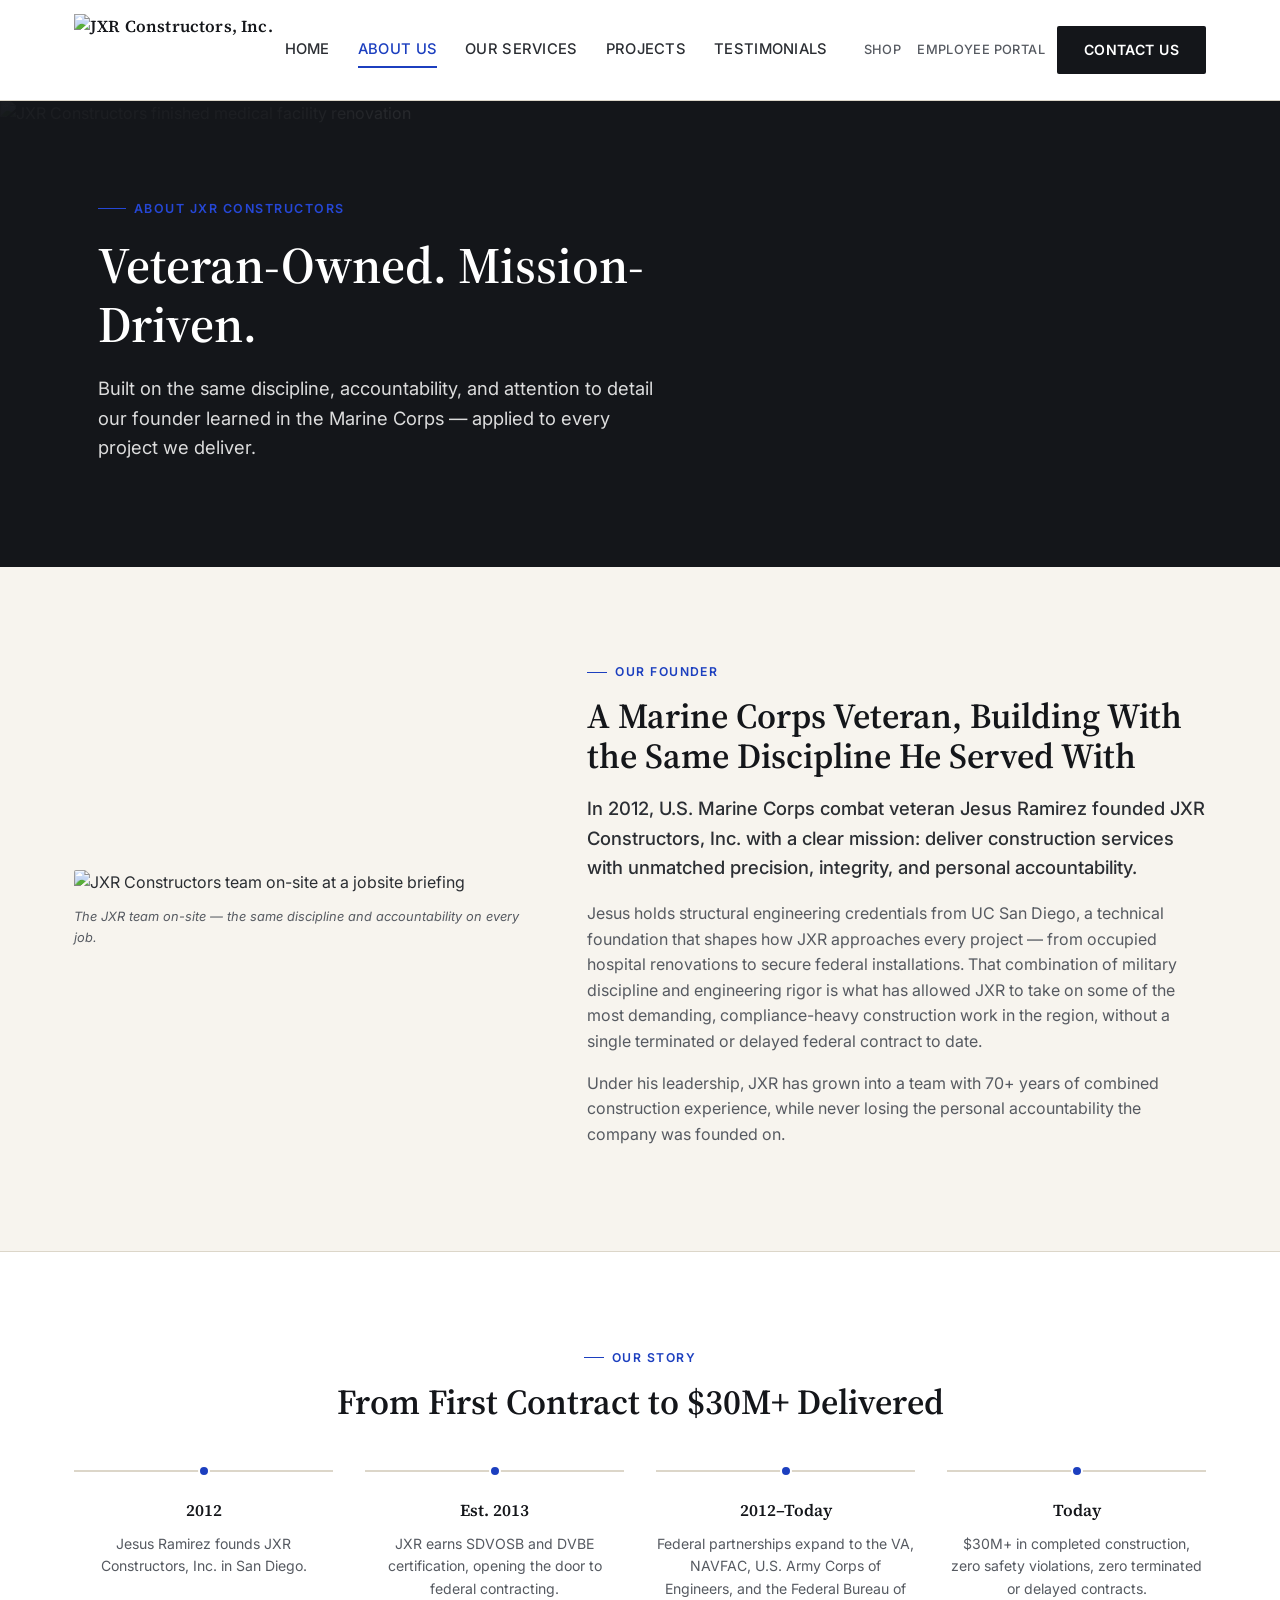
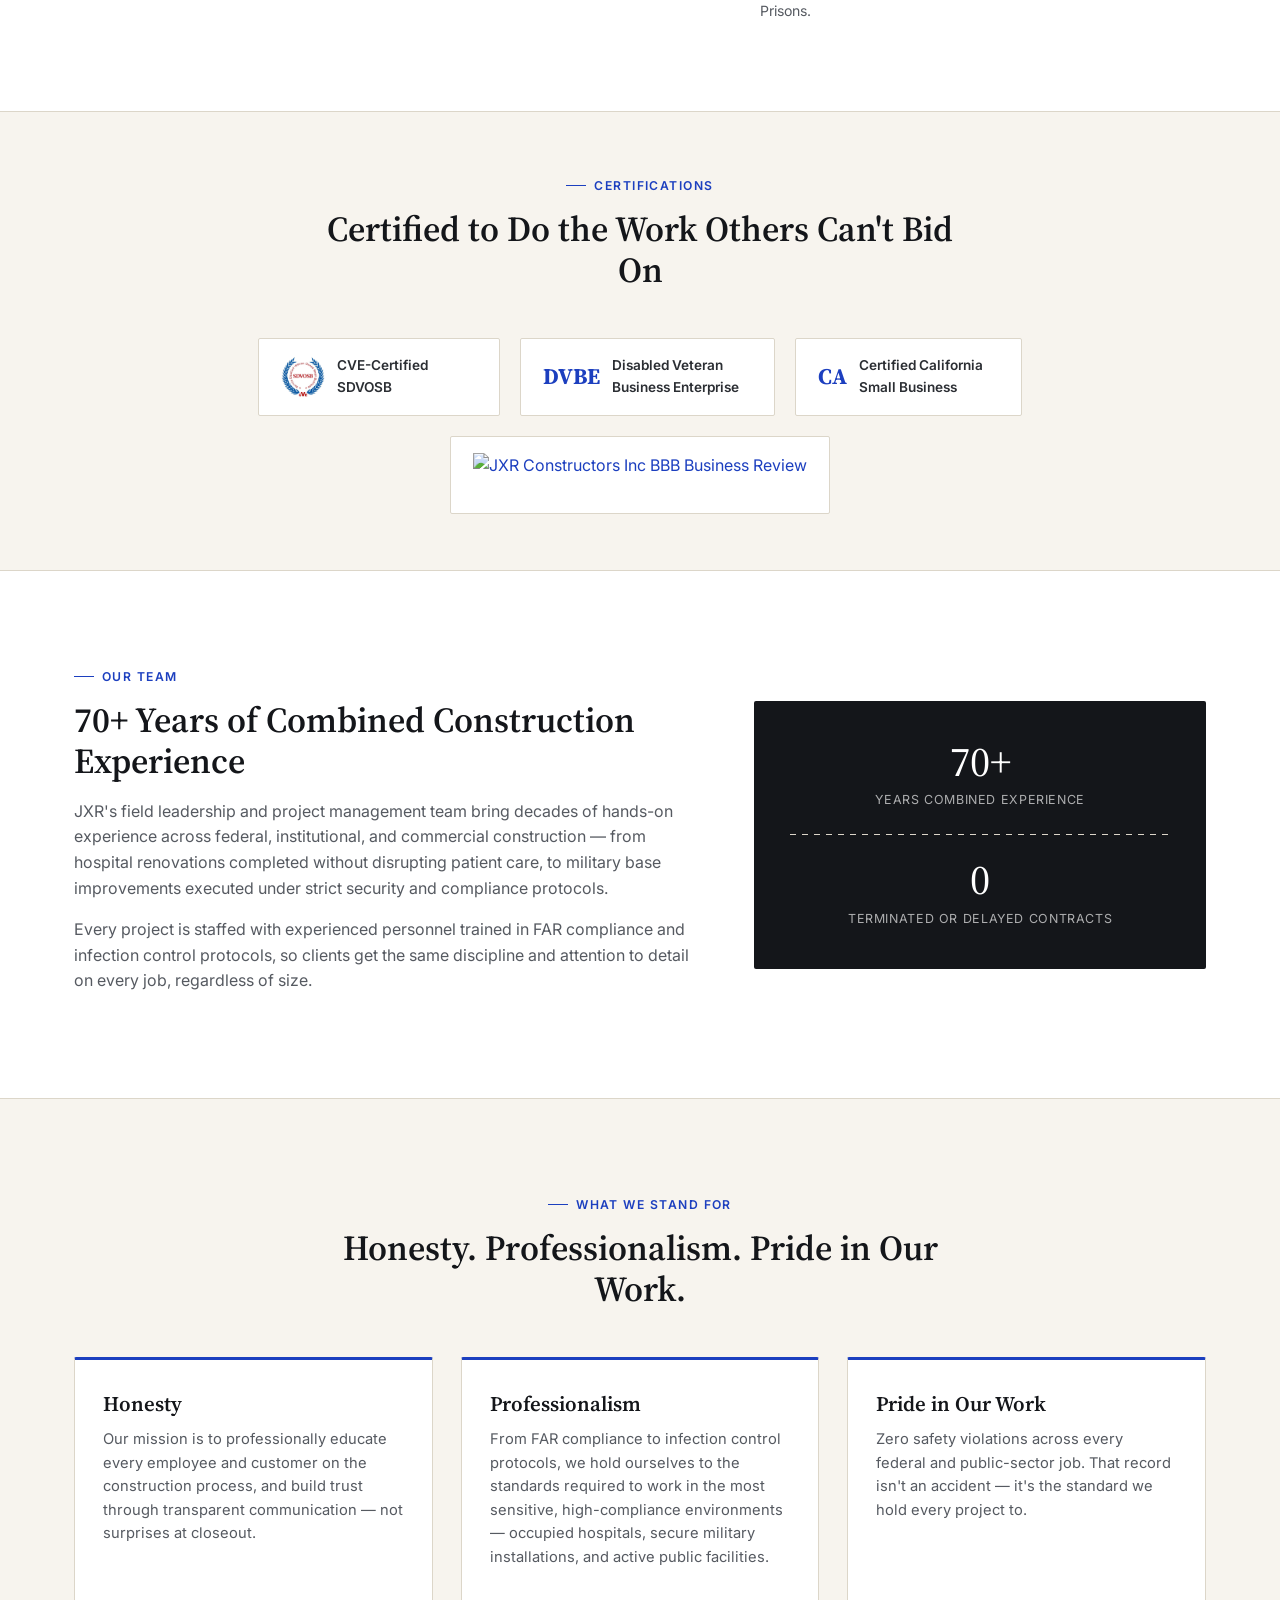
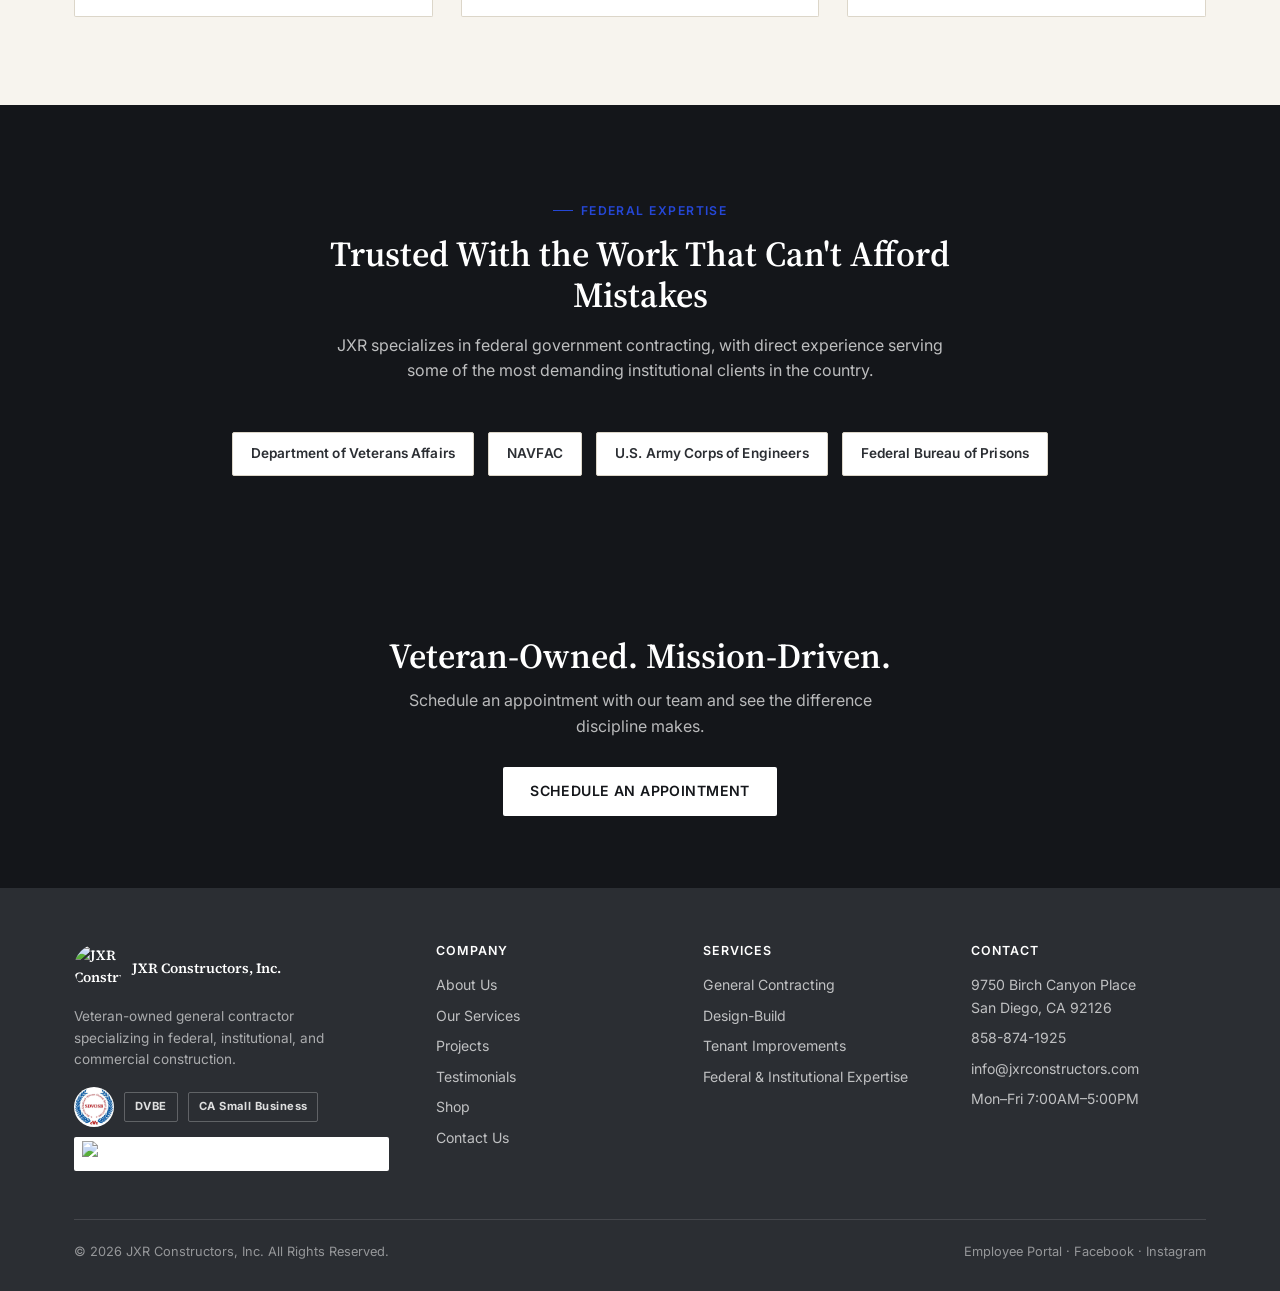
==== commit 99de028f: "Add Employee Portal link to header and footer sitewide" ====
--- a/prototype/about.html
+++ b/prototype/about.html
@@ -4,6 +4,15 @@
 <meta charset="UTF-8">
 <meta name="viewport" content="width=device-width, initial-scale=1.0">
 <title>About Us — JXR Constructors, Inc.</title>
+<meta property="og:type" content="website">
+<meta property="og:title" content="About Us — JXR Constructors, Inc.">
+<meta property="og:description" content="Veteran-Owned. Mission-Driven. Built on the same discipline, accountability, and attention to detail our founder learned in the Marine Corps.">
+<meta property="og:url" content="https://ofreedo.github.io/jxr-redesign/about.html">
+<meta property="og:image" content="https://ofreedo.github.io/jxr-redesign/assets/logo/logo-v2.png">
+<meta name="twitter:card" content="summary_large_image">
+<meta name="twitter:title" content="About Us — JXR Constructors, Inc.">
+<meta name="twitter:description" content="Veteran-Owned. Mission-Driven. Built on the same discipline, accountability, and attention to detail our founder learned in the Marine Corps.">
+<meta name="twitter:image" content="https://ofreedo.github.io/jxr-redesign/assets/logo/logo-v2.png">
 <link rel="preconnect" href="https://fonts.googleapis.com">
 <link href="https://fonts.googleapis.com/css2?family=Source+Serif+4:wght@500;600;700&family=Inter:wght@400;500;600;700&display=swap" rel="stylesheet">
 <link rel="stylesheet" href="styles.css">
@@ -13,7 +22,7 @@
 <header class="site-header">
   <div class="container">
     <a href="index.html" class="brand">
-      <span class="brand-mark"><img src="../assets/logo/nav-logo.png" alt="JXR Constructors, Inc."></span>
+      <span class="brand-mark"><img src="assets/logo/nav-logo.png" alt="JXR Constructors, Inc."></span>
     </a>
     <nav class="main-nav" id="main-nav">
       <a href="index.html">Home</a>
@@ -23,6 +32,7 @@
       <a href="testimonials.html">Testimonials</a>
       <div class="nav-utility">
         <a href="shop.html" class="icon-link">Shop</a>
+        <a href="https://jxrapp-web-production.up.railway.app/dashboard" target="_blank" rel="noopener" class="icon-link">Employee Portal</a>
       </div>
     </nav>
     <a href="contact.html" class="btn btn-primary btn-header-cta">Contact Us</a>
@@ -34,7 +44,7 @@
 
 <section class="hero hero-page">
   <div class="hero-media">
-    <img src="../assets/projects_flat/3X5A0600.jpg" alt="JXR Constructors finished medical facility renovation">
+    <img src="assets/projects_flat/3X5A0600.jpg" alt="JXR Constructors finished medical facility renovation">
   </div>
   <div class="container">
     <div class="hero-content">
@@ -50,7 +60,7 @@
   <div class="container">
     <div class="founder-grid">
       <div class="founder-media">
-        <img src="../assets/projects_flat/Screenshot-team-crew.jpg" alt="JXR Constructors team on-site at a jobsite briefing">
+        <img src="assets/projects_flat/Screenshot-team-crew.jpg" alt="JXR Constructors team on-site at a jobsite briefing">
         <div class="founder-media-caption">The JXR team on-site — the same discipline and accountability on every job.</div>
       </div>
       <div class="founder-copy">
@@ -105,7 +115,7 @@
     </div>
     <div class="credential-row">
       <div class="credential-badge">
-        <img src="../assets/projects_flat/CVE-Certified-Logo-thumbx.jpg" alt="CVE-Certified SDVOSB">
+        <img src="assets/projects_flat/CVE-Certified-Logo-thumbx.jpg" alt="CVE-Certified SDVOSB">
         <span>CVE-Certified SDVOSB</span>
       </div>
       <div class="credential-badge credential-badge-text">
@@ -199,12 +209,12 @@
     <div class="footer-grid">
       <div>
         <div class="footer-brand">
-          <span class="brand-mark brand-mark-badge-only"><img src="../assets/logo/nav-logo.png" alt="JXR Constructors, Inc."></span>
+          <span class="brand-mark brand-mark-badge-only"><img src="assets/logo/nav-logo.png" alt="JXR Constructors, Inc."></span>
           <span>JXR Constructors, Inc.</span>
         </div>
         <p style="color: rgba(255,255,255,0.6); font-size: 0.85rem; max-width: 260px;">Veteran-owned general contractor specializing in federal, institutional, and commercial construction.</p>
         <div class="cert-badges">
-          <img src="../assets/projects_flat/CVE-Certified-Logo-thumbx.jpg" alt="CVE-Certified SDVOSB" class="cert-seal">
+          <img src="assets/projects_flat/CVE-Certified-Logo-thumbx.jpg" alt="CVE-Certified SDVOSB" class="cert-seal">
           <span class="cert-badge">DVBE</span>
           <span class="cert-badge">CA Small Business</span>
           <a href="https://www.bbb.org/us/ca/san-diego/profile/general-contractor/jxr-constructors-inc-1126-1000089129/#sealclick" target="_blank" rel="nofollow" class="footer-cert-bbb">
@@ -239,7 +249,7 @@
     <div class="footer-bottom">
       <span>© 2026 JXR Constructors, Inc. All Rights Reserved.</span>
       <span>
-        <a href="https://www.facebook.com/pages/JXR%20Constructors/188337748184600/" target="_blank" rel="noopener">Facebook</a> · <a href="https://www.instagram.com/jxrconstructors/" target="_blank" rel="noopener">Instagram</a>
+        <a href="https://jxrapp-web-production.up.railway.app/dashboard" target="_blank" rel="noopener">Employee Portal</a> · <a href="https://www.facebook.com/pages/JXR%20Constructors/188337748184600/" target="_blank" rel="noopener">Facebook</a> · <a href="https://www.instagram.com/jxrconstructors/" target="_blank" rel="noopener">Instagram</a>
       </span>
     </div>
   </div>
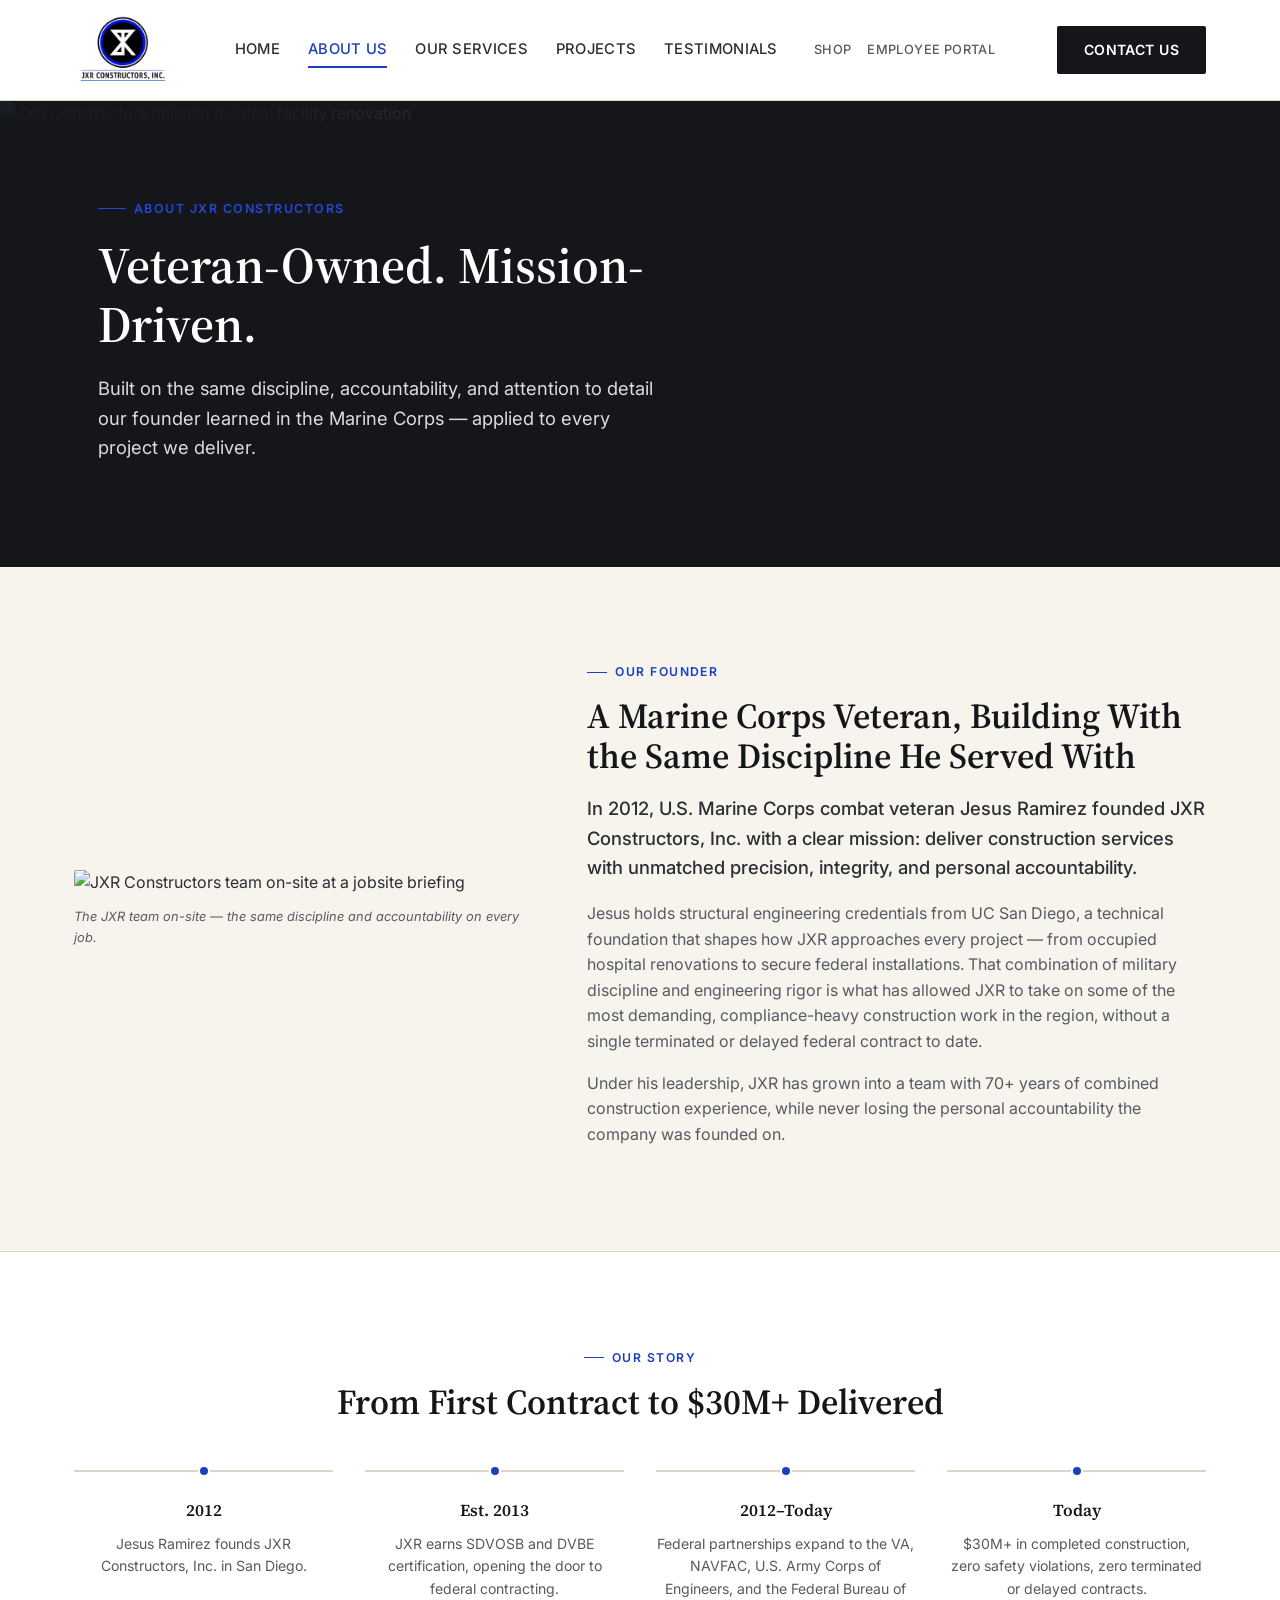
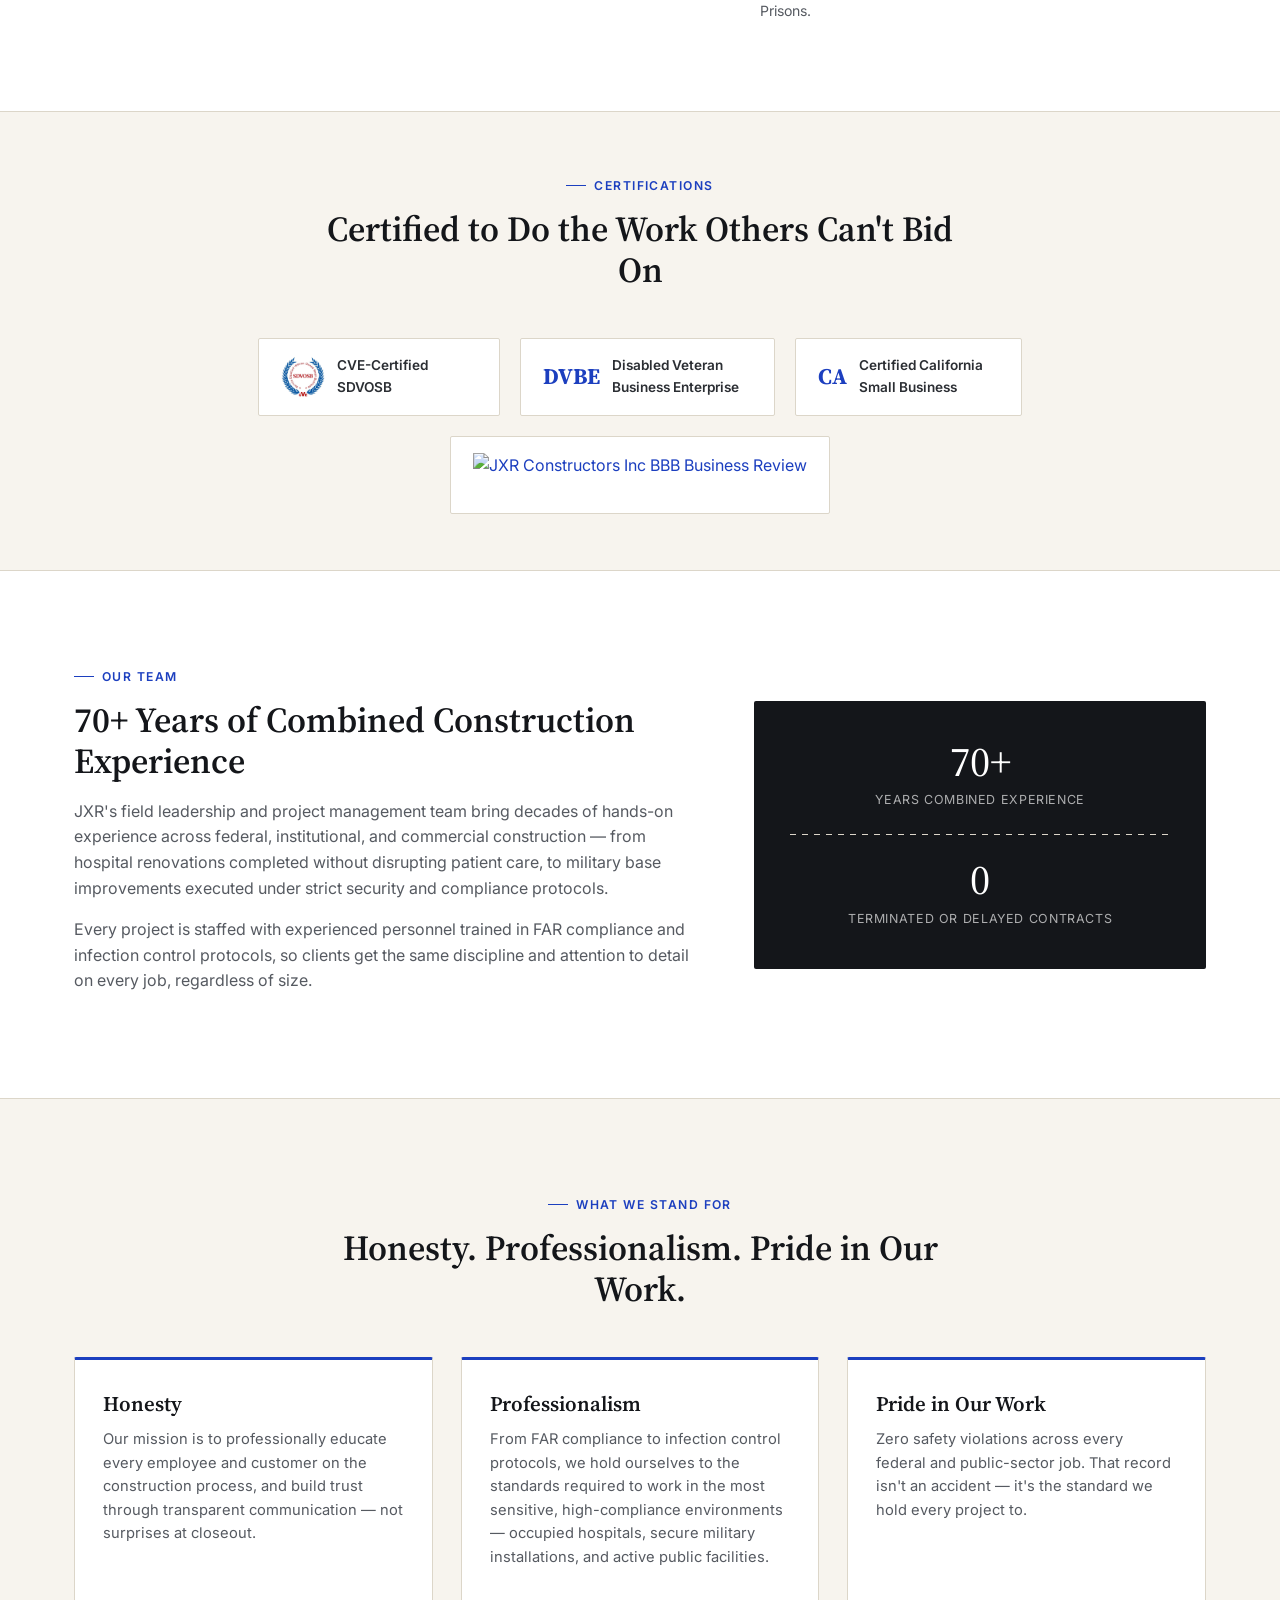
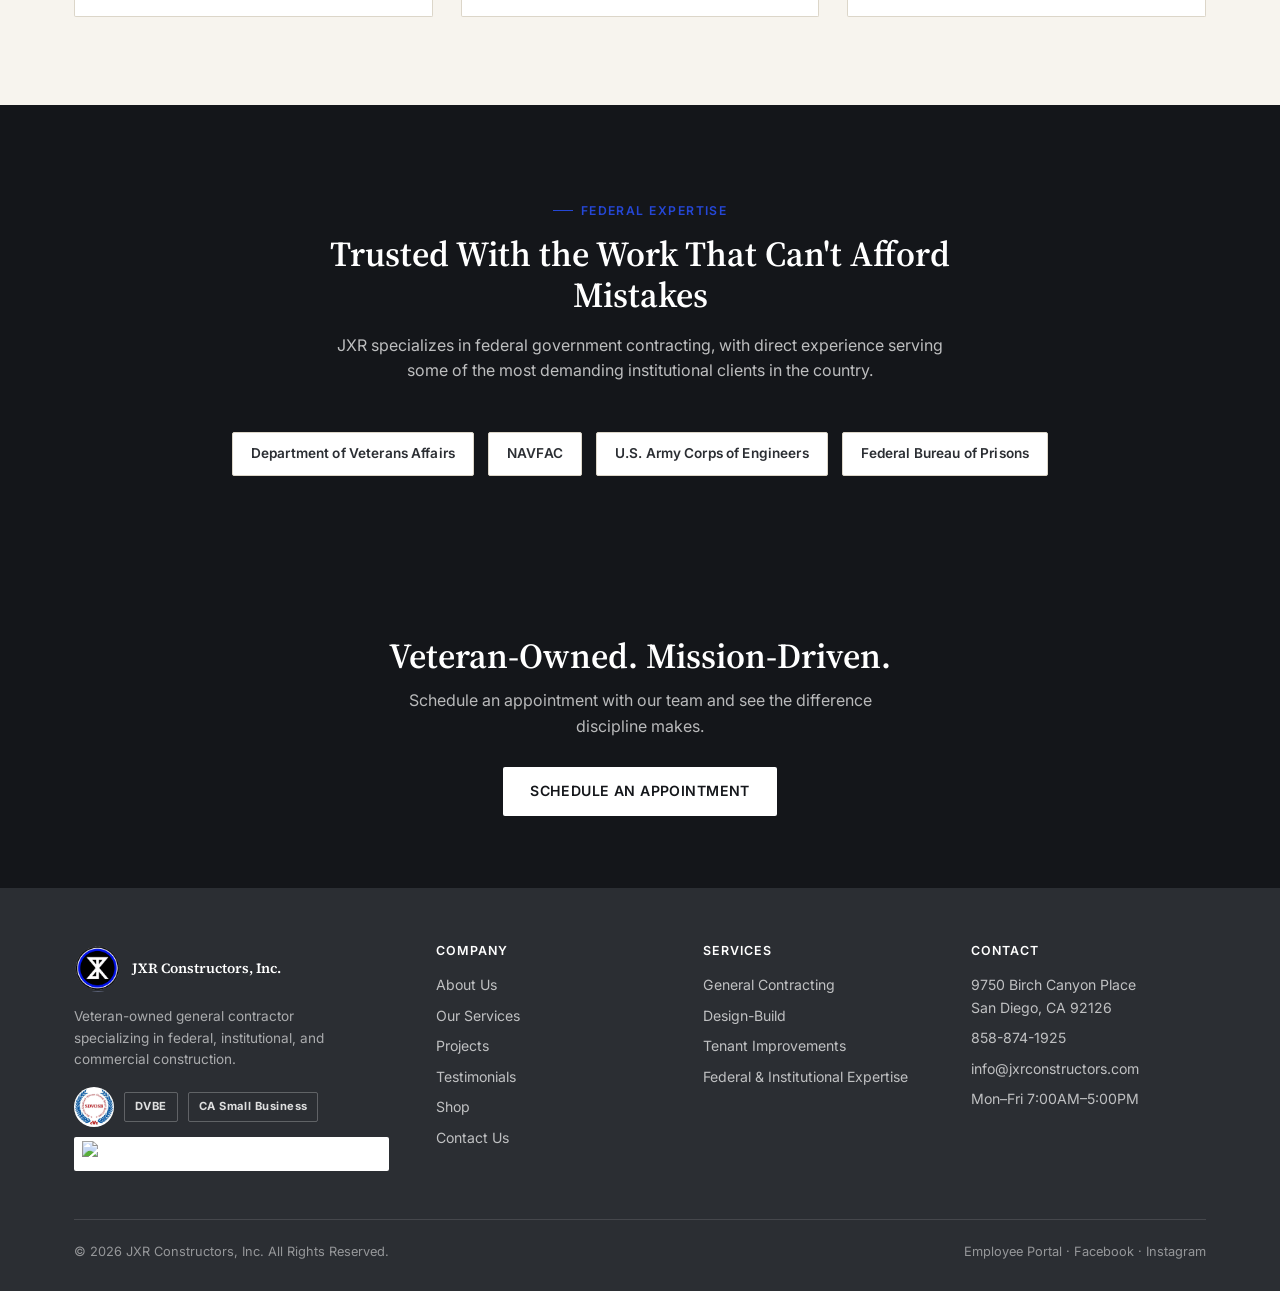
==== commit dfc8e48a: "Fix Employee Portal link to point to root URL instead of /dashboard" ====
--- a/prototype/about.html
+++ b/prototype/about.html
@@ -30,9 +30,10 @@
       <a href="services.html">Our Services</a>
       <a href="projects.html">Projects</a>
       <a href="testimonials.html">Testimonials</a>
+      <a href="contact.html" class="nav-contact-mobile-only">Contact Us</a>
       <div class="nav-utility">
         <a href="shop.html" class="icon-link">Shop</a>
-        <a href="https://jxrapp-web-production.up.railway.app/dashboard" target="_blank" rel="noopener" class="icon-link">Employee Portal</a>
+        <a href="https://jxrapp-web-production.up.railway.app/" target="_blank" rel="noopener" class="icon-link">Employee Portal</a>
       </div>
     </nav>
     <a href="contact.html" class="btn btn-primary btn-header-cta">Contact Us</a>
@@ -249,7 +250,7 @@
     <div class="footer-bottom">
       <span>© 2026 JXR Constructors, Inc. All Rights Reserved.</span>
       <span>
-        <a href="https://jxrapp-web-production.up.railway.app/dashboard" target="_blank" rel="noopener">Employee Portal</a> · <a href="https://www.facebook.com/pages/JXR%20Constructors/188337748184600/" target="_blank" rel="noopener">Facebook</a> · <a href="https://www.instagram.com/jxrconstructors/" target="_blank" rel="noopener">Instagram</a>
+        <a href="https://jxrapp-web-production.up.railway.app/" target="_blank" rel="noopener">Employee Portal</a> · <a href="https://www.facebook.com/pages/JXR%20Constructors/188337748184600/" target="_blank" rel="noopener">Facebook</a> · <a href="https://www.instagram.com/jxrconstructors/" target="_blank" rel="noopener">Instagram</a>
       </span>
     </div>
   </div>
--- a/prototype/styles.css
+++ b/prototype/styles.css
@@ -177,6 +177,10 @@
 .main-nav a.active,
 .main-nav a:hover {
   color: var(--jxr-blue);
+}
+
+.nav-contact-mobile-only {
+  display: none;
 }
 
 .main-nav a.active::after {
@@ -769,6 +773,10 @@
 
   .main-nav a.active::after { display: none; }
 
+  .nav-contact-mobile-only {
+    display: block;
+  }
+
   .nav-utility {
     margin-left: 0;
     padding: 16px 24px;
